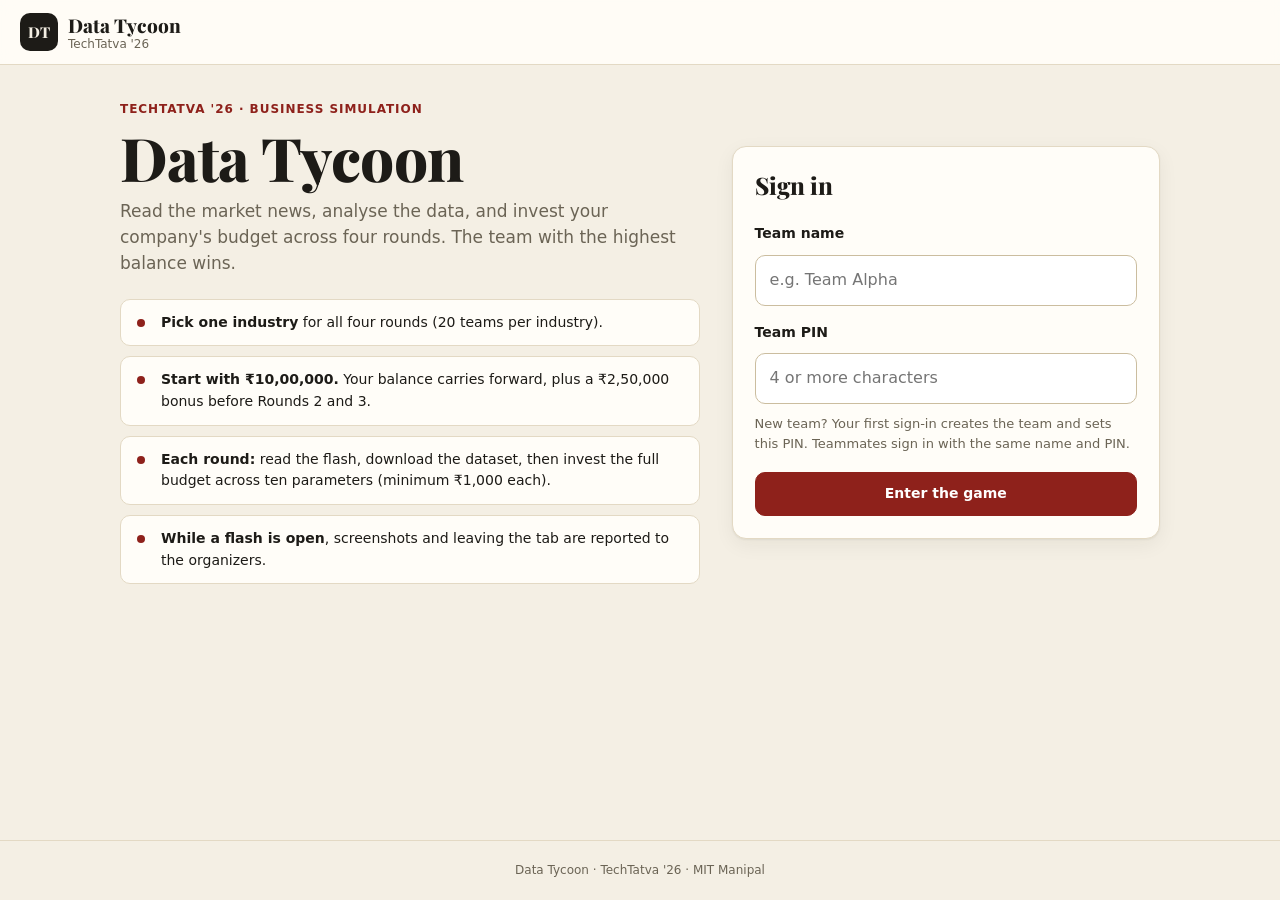
==== public/index.html @ cf2b574b "Make the server authoritative, fix hangs, harden flash integrity, redesign UI Server and security - " ====
<!doctype html>
<html lang="en">
<head>
  <meta charset="utf-8" />
  <meta name="viewport" content="width=device-width, initial-scale=1" />
  <meta name="theme-color" content="#f4efe4" />
  <meta name="description" content="Data Tycoon: read the market news, analyse the data, invest your budget. TechTatva '26." />
  <title>Data Tycoon · TechTatva '26</title>
  <link rel="preload" href="./fonts/inter.woff2" as="font" type="font/woff2" crossorigin />
  <link rel="stylesheet" href="./src/fonts.css?v=40" />
  <link rel="stylesheet" href="./src/app.css?v=40" />
  <script type="module" src="./src/app.js?v=40"></script>
</head>
<body>
  <div id="appRoot" class="app">
    <header class="topbar">
      <a class="brand" href="/" aria-label="Data Tycoon home">
        <span class="brand-mark" aria-hidden="true">DT</span>
        <span class="brand-text"><strong>Data Tycoon</strong><small>TechTatva '26</small></span>
      </a>
      <div class="topbar-right">
        <span id="connection" class="connection" hidden><span class="dot" aria-hidden="true"></span><span id="connectionText">Live</span></span>
        <span id="teamChip" class="team-chip" hidden></span>
        <button id="signOut" class="button button-quiet" type="button" data-action="sign-out" hidden>Sign out</button>
      </div>
    </header>
    <nav id="steps" class="steps" aria-label="Game sections" hidden></nav>
    <main id="page" class="page" tabindex="-1">
      <noscript><p class="notice">Data Tycoon needs JavaScript enabled.</p></noscript>
      <p class="loading">Loading…</p>
    </main>
    <footer class="footer">Data Tycoon · TechTatva '26 · MIT Manipal</footer>
  </div>

  <div id="flash" class="flash" hidden role="dialog" aria-modal="true" aria-labelledby="flashTitle">
    <div class="flash-bar">
      <div class="flash-title"><strong id="flashTitle">Flash 1 of 4</strong><span id="flashHint">Read carefully. The dataset unlocks when you finish.</span></div>
      <div class="flash-controls">
        <span id="flashTimer" class="flash-timer" aria-live="off"></span>
        <button id="flashClose" class="button button-primary" type="button" data-action="close-flash">Done reading</button>
      </div>
    </div>
    <div class="flash-scroll">
      <div id="flashPages" class="flash-pages"></div>
      <div id="flashWatermark" class="flash-watermark" aria-hidden="true"></div>
    </div>
    <div id="flashShield" class="flash-shield" hidden><p id="flashShieldText">Flash hidden.</p></div>
    <div id="flashLeaveCard" class="flash-leave" hidden role="alertdialog" aria-labelledby="flashLeaveTitle">
      <div class="flash-leave-card">
        <h2 id="flashLeaveTitle">You left the flash</h2>
        <p>You were away for <b data-away-seconds>a few seconds</b>. Leaving the flash (switching tabs or apps, or opening a screenshot tool) is reported to the organizers.</p>
        <p class="muted">The flash timer kept running while you were away.</p>
        <button class="button button-primary" type="button">Continue reading</button>
      </div>
    </div>
  </div>

  <dialog id="confirmDialog" class="confirm-dialog">
    <form method="dialog">
      <h2 id="confirmTitle">Are you sure?</h2>
      <p id="confirmBody"></p>
      <div class="dialog-actions">
        <button class="button button-quiet" value="cancel" type="submit">Cancel</button>
        <button id="confirmOk" class="button button-primary" value="ok" type="submit">Confirm</button>
      </div>
    </form>
  </dialog>
  <div id="toasts" class="toasts" aria-live="polite"></div>
</body>
</html>
---- public/src/fonts.css ----
/* Self-hosted variable fonts (latin subset) so the page never waits on a third-party font host. */
@font-face { font-family: "Inter"; font-style: normal; font-weight: 400 700; font-display: swap; src: url("../fonts/inter.woff2") format("woff2"); unicode-range: U+0000-00FF, U+0131, U+0152-0153, U+02BB-02BC, U+02C6, U+02DA, U+02DC, U+0304, U+0308, U+0329, U+2000-206F, U+20AC, U+2122, U+2191, U+2193, U+2212, U+2215, U+FEFF, U+FFFD; }
@font-face { font-family: "Playfair Display"; font-style: normal; font-weight: 700 800; font-display: swap; src: url("../fonts/playfair-display.woff2") format("woff2"); unicode-range: U+0000-00FF, U+0131, U+0152-0153, U+02BB-02BC, U+02C6, U+02DA, U+02DC, U+0304, U+0308, U+0329, U+2000-206F, U+20AC, U+2122, U+2191, U+2193, U+2212, U+2215, U+FEFF, U+FFFD; }
@font-face { font-family: "JetBrains Mono"; font-style: normal; font-weight: 500 700; font-display: swap; src: url("../fonts/jetbrains-mono.woff2") format("woff2"); unicode-range: U+0000-00FF, U+0131, U+0152-0153, U+02BB-02BC, U+02C6, U+02DA, U+02DC, U+0304, U+0308, U+0329, U+2000-206F, U+20AC, U+2122, U+2191, U+2193, U+2212, U+2215, U+FEFF, U+FFFD; }
---- public/src/app.css ----
:root {
  --bg: #f4efe4;
  --surface: #fffdf8;
  --surface-2: #f9f4e9;
  --ink: #1d1b17;
  --muted: #6b6455;
  --line: #e3d9c4;
  --line-strong: #cbbd9f;
  --accent: #8e211b;
  --accent-hover: #741a15;
  --accent-soft: #f6e3df;
  --good: #1d6b35;
  --good-soft: #e3f1e6;
  --bad: #b3261e;
  --warn: #9a5b00;
  --focus: #2b59c3;
  --radius: 14px;
  --shadow: 0 1px 2px rgba(40, 30, 10, .06), 0 6px 20px rgba(40, 30, 10, .06);
  --font: "Inter", system-ui, -apple-system, "Segoe UI", Roboto, sans-serif;
  --display: "Playfair Display", Georgia, "Times New Roman", serif;
  --mono: "JetBrains Mono", ui-monospace, "SFMono-Regular", Menlo, monospace;
  color-scheme: light;
}

* { box-sizing: border-box; }
html { -webkit-text-size-adjust: 100%; }
body { margin: 0; background: var(--bg); color: var(--ink); font: 15px/1.55 var(--font); }
h1, h2, h3 { margin: 0; line-height: 1.2; }
h1 { font: 800 clamp(28px, 4vw, 38px)/1.1 var(--display); letter-spacing: -.01em; }
h2 { font-size: 20px; font-weight: 700; }
h3 { font-size: 16px; font-weight: 700; }
p { margin: 0; }
a { color: inherit; }
b, strong { font-weight: 700; }
small { font-size: 12px; }
button, input { font: inherit; color: inherit; }
:focus-visible { outline: 3px solid var(--focus); outline-offset: 2px; }
[hidden] { display: none !important; }

.app { min-height: 100vh; display: flex; flex-direction: column; }
.page { width: min(1080px, 100%); margin: 0 auto; padding: 24px 20px 48px; flex: 1; outline: none; display: grid; gap: 20px; align-content: start; }
.footer { text-align: center; color: var(--muted); font-size: 12px; padding: 20px; border-top: 1px solid var(--line); }
.eyebrow { font: 600 12px/1.4 var(--font); letter-spacing: .08em; text-transform: uppercase; color: var(--accent); margin-bottom: 6px; }
.lead { font-size: 17px; color: var(--muted); margin-top: 8px; }
.muted { color: var(--muted); }
.center { text-align: center; }
.good { color: var(--good); }
.bad { color: var(--bad); }
.loading { color: var(--muted); text-align: center; padding: 40px 0; }

/* Top bar */
.topbar { position: sticky; top: 0; z-index: 20; display: flex; align-items: center; justify-content: space-between; gap: 12px; padding: 12px 20px; background: rgba(255, 253, 248, .92); backdrop-filter: blur(8px); border-bottom: 1px solid var(--line); }
.brand { display: flex; align-items: center; gap: 10px; text-decoration: none; }
.brand-mark { display: grid; place-items: center; width: 38px; height: 38px; border-radius: 10px; background: var(--ink); color: var(--bg); font: 800 15px var(--display); }
.brand-text { display: grid; line-height: 1.15; }
.brand-text strong { font: 800 19px var(--display); white-space: nowrap; }
.brand-text small { color: var(--muted); }
.topbar-right { display: flex; align-items: center; gap: 10px; min-width: 0; }
.team-chip { padding: 6px 12px; border-radius: 999px; background: var(--surface-2); border: 1px solid var(--line); font-weight: 600; font-size: 13px; white-space: nowrap; overflow: hidden; text-overflow: ellipsis; max-width: 260px; }
.connection { display: inline-flex; align-items: center; gap: 6px; font-size: 12px; color: var(--good); font-weight: 600; }
.connection .dot { width: 8px; height: 8px; border-radius: 50%; background: currentColor; box-shadow: 0 0 0 3px rgba(29, 107, 53, .15); }
.connection.offline { color: var(--warn); }
.connection.offline .dot { animation: pulse 1s infinite alternate; }
@keyframes pulse { to { opacity: .3; } }

/* Step navigation */
.steps { position: sticky; top: 63px; z-index: 15; background: var(--bg); border-bottom: 1px solid var(--line); }
.steps-inner { width: min(1080px, 100%); margin: 0 auto; padding: 10px 20px; display: grid; grid-template-columns: repeat(4, minmax(0, 1fr)); gap: 10px; }
.step { display: flex; align-items: center; gap: 10px; text-align: left; padding: 10px 12px; min-height: 58px; border-radius: 12px; border: 1.5px solid var(--line); background: var(--surface); cursor: pointer; transition: border-color .15s, background .15s, transform .15s; }
.step:hover:not(:disabled) { border-color: var(--line-strong); transform: translateY(-1px); }
.step:disabled { cursor: not-allowed; opacity: .6; background: transparent; }
.step.current { border-color: var(--accent); background: var(--accent-soft); box-shadow: inset 0 -3px 0 var(--accent); }
.step-number { flex: none; display: grid; place-items: center; width: 30px; height: 30px; border-radius: 50%; background: var(--surface-2); border: 1.5px solid var(--line-strong); font-weight: 700; font-size: 13px; }
.step.done .step-number { background: var(--good); border-color: var(--good); color: #fff; }
.step.current .step-number { background: var(--accent); border-color: var(--accent); color: #fff; }
.step-text { display: grid; min-width: 0; line-height: 1.25; }
.step-text strong { font-size: 14px; white-space: nowrap; }
.step-text small { color: var(--muted); white-space: nowrap; overflow: hidden; text-overflow: ellipsis; }

/* Next step banner */
.next-step { display: flex; align-items: center; justify-content: space-between; gap: 16px; padding: 16px 20px; border-radius: var(--radius); background: var(--ink); color: #fbf6ea; box-shadow: var(--shadow); }
.next-step h2 { font-size: 18px; margin: 2px 0 4px; }
.next-step p { color: #d9d0bd; font-size: 14px; }
.next-step b { color: #fff; font-family: var(--mono); }
.next-label { font-size: 11px; letter-spacing: .1em; text-transform: uppercase; color: #f0b9b1; font-weight: 700; }
.next-step .button-primary { background: #fbf6ea; color: var(--ink); border-color: #fbf6ea; white-space: nowrap; }
.next-step .button-primary:hover:not(:disabled) { background: #fff; }

/* Buttons and inputs */
.button { white-space: nowrap; display: inline-flex; align-items: center; justify-content: center; gap: 8px; padding: 10px 18px; min-height: 42px; border-radius: 10px; border: 1.5px solid var(--line-strong); background: var(--surface); font-weight: 600; font-size: 14px; cursor: pointer; text-decoration: none; transition: background .15s, border-color .15s; }
.button:hover:not(:disabled) { border-color: var(--ink); }
.button:disabled { opacity: .5; cursor: not-allowed; }
.button-primary { background: var(--accent); border-color: var(--accent); color: #fff; }
.button-primary:hover:not(:disabled) { background: var(--accent-hover); border-color: var(--accent-hover); }
.button-quiet { background: transparent; border-color: transparent; color: var(--muted); }
.button-quiet:hover:not(:disabled) { border-color: var(--line-strong); color: var(--ink); }
.button-block { width: 100%; }
.button-large { min-height: 52px; font-size: 16px; }
.link-button { border: 0; background: none; color: var(--accent); text-decoration: underline; cursor: pointer; padding: 0; }
.input { width: 100%; padding: 12px 14px; border-radius: 10px; border: 1.5px solid var(--line-strong); background: #fff; font-size: 16px; }
.input:focus { border-color: var(--focus); outline: none; box-shadow: 0 0 0 3px rgba(43, 89, 195, .15); }
.form-error { color: var(--bad); background: #fbe9e7; border-radius: 8px; padding: 10px 12px; font-size: 14px; }
.hint { color: var(--muted); font-size: 13px; }

/* Cards */
.card { background: var(--surface); border: 1px solid var(--line); border-radius: var(--radius); padding: 22px; box-shadow: var(--shadow); }
.card.center { display: grid; gap: 12px; justify-items: center; padding: 32px 22px; }
.card-head { display: flex; justify-content: space-between; align-items: flex-start; gap: 16px; margin-bottom: 14px; }
.card-head p { color: var(--muted); margin-top: 4px; }
.section-head { display: grid; gap: 2px; }
.section-head.row { display: flex; justify-content: space-between; align-items: flex-end; gap: 16px; }

/* Login */
.login { display: grid; grid-template-columns: 1.15fr .85fr; gap: 32px; align-items: center; padding-top: 12px; }
.login h1 { font-size: clamp(40px, 6vw, 60px); }
.rules { margin: 22px 0 0; padding: 0; list-style: none; display: grid; gap: 10px; }
.rules li { padding: 12px 14px 12px 40px; background: var(--surface); border: 1px solid var(--line); border-radius: 10px; position: relative; font-size: 14px; }
.rules li::before { content: ""; position: absolute; left: 16px; top: 19px; width: 8px; height: 8px; border-radius: 50%; background: var(--accent); }
.login-card { display: grid; gap: 10px; }
.login-card h2 { font: 800 24px var(--display); margin-bottom: 6px; }
.login-card label { font-weight: 600; font-size: 14px; margin-top: 6px; }
.login-card .button { margin-top: 8px; }

/* Industry */
.industry-grid { display: grid; grid-template-columns: repeat(auto-fill, minmax(240px, 1fr)); gap: 16px; }
.industry { display: grid; gap: 12px; align-content: start; }
.industry h2 { font: 800 22px var(--display); }
.industry p { color: var(--muted); font-size: 14px; min-height: 66px; }
.industry.full { opacity: .65; }
.seats { display: grid; gap: 6px; }
.seat-bar { height: 6px; border-radius: 99px; background: var(--surface-2); border: 1px solid var(--line); overflow: hidden; }
.seat-bar span { display: block; height: 100%; background: var(--accent); }

/* Round */
.round-head { display: flex; justify-content: space-between; align-items: flex-end; gap: 20px; flex-wrap: wrap; }
.stats { display: flex; gap: 12px; margin: 0; flex-wrap: wrap; }
.stats div { background: var(--surface); border: 1px solid var(--line); border-radius: 12px; padding: 10px 16px; min-width: 160px; }
.stats dt { font-size: 12px; color: var(--muted); font-weight: 600; }
.stats dd { margin: 2px 0 0; font: 700 22px var(--mono); }
.stats dd small { font: 500 13px var(--font); color: var(--muted); }
.budget-note { color: var(--muted); font-size: 14px; margin-top: -10px; }
.tasks { list-style: none; margin: 0; padding: 0; display: grid; grid-template-columns: repeat(3, minmax(0, 1fr)); gap: 14px; }
.task { display: grid; grid-template-rows: auto 1fr auto; gap: 10px; padding: 18px; border-radius: var(--radius); background: var(--surface); border: 1.5px solid var(--line); }
.task > div { display: grid; gap: 4px; align-content: start; }
.task p { color: var(--muted); font-size: 14px; }
.task-number { display: grid; place-items: center; width: 32px; height: 32px; border-radius: 50%; font-weight: 700; background: var(--surface-2); border: 1.5px solid var(--line-strong); }
.task.current { border-color: var(--accent); box-shadow: 0 0 0 3px var(--accent-soft); }
.task.current .task-number { background: var(--accent); color: #fff; border-color: var(--accent); }
.task.done .task-number { background: var(--good); color: #fff; border-color: var(--good); }
.task.locked { opacity: .7; }
.task .button { justify-self: start; }

/* Allocation */
.table-wrap { overflow-x: auto; -webkit-overflow-scrolling: touch; }
table { width: 100%; border-collapse: collapse; }
th, td { padding: 10px 12px; border-bottom: 1px solid var(--line); text-align: left; vertical-align: middle; }
thead th { font-size: 12px; text-transform: uppercase; letter-spacing: .05em; color: var(--muted); font-weight: 600; background: var(--surface-2); }
tbody th { font-weight: 600; }
.alloc-table tbody th small { display: block; color: var(--muted); font-weight: 500; }
.alloc-table .amount { width: 220px; }
.alloc-table .share { width: 80px; text-align: right; font-family: var(--mono); color: var(--muted); }
.money-input { display: flex; align-items: center; border: 1.5px solid var(--line-strong); border-radius: 10px; background: #fff; padding-left: 12px; }
.money-input:focus-within { border-color: var(--focus); box-shadow: 0 0 0 3px rgba(43, 89, 195, .15); }
.money-input span { color: var(--muted); font-weight: 600; }
.money-input input { border: 0; outline: 0; background: transparent; width: 100%; padding: 10px 12px 10px 6px; font: 600 16px var(--mono); text-align: right; }
.money-input input:disabled { color: var(--muted); }
.money-input:has(input.invalid) { border-color: var(--bad); background: #fdf1ef; }
.money-input:has(input:disabled) { background: var(--surface-2); }
.alloc-summary { display: grid; grid-template-columns: 1fr 1fr; gap: 12px; margin-top: 16px; }
.alloc-summary div { padding: 12px 16px; border-radius: 12px; background: var(--surface-2); border: 1px solid var(--line); display: flex; justify-content: space-between; align-items: baseline; gap: 10px; }
.alloc-summary span { color: var(--muted); font-weight: 600; font-size: 13px; }
.alloc-summary b { font: 700 20px var(--mono); }
.alloc-message { min-height: 22px; margin: 12px 0; color: var(--muted); font-weight: 600; }

/* Results */
.result-card { display: grid; gap: 16px; }
.result-numbers { display: grid; grid-template-columns: repeat(3, minmax(0, 1fr)); gap: 12px; }
.result-numbers div { padding: 14px 16px; border-radius: 12px; background: var(--surface-2); border: 1px solid var(--line); display: grid; gap: 4px; }
.result-numbers span { color: var(--muted); font-size: 13px; font-weight: 600; }
.result-numbers b { font: 700 24px var(--mono); }
.result-table td:not(:first-child) { font-family: var(--mono); }
.next-round h2 { font: 800 26px var(--display); }
.next-round [data-countdown] { font-family: var(--mono); color: var(--accent); }
.past-round summary { cursor: pointer; font-weight: 700; display: flex; gap: 12px; justify-content: space-between; }
.past-round[open] summary { margin-bottom: 12px; }
.value-chart { width: 100%; height: auto; max-height: 220px; }
.chart-area { fill: rgba(142, 33, 27, .08); }
.chart-line { fill: none; stroke: var(--accent); stroke-width: 2.5; stroke-linejoin: round; }
.chart-dot { fill: var(--surface); stroke: var(--accent); stroke-width: 2.5; }
.chart-label { font: 600 12px var(--font); fill: var(--muted); }
.chart-value { font: 600 11px var(--mono); fill: var(--ink); }

/* Leaderboard */
.leaderboard .rank { white-space: nowrap; font-weight: 700; width: 80px; }
.leaderboard .num { text-align: right; font-family: var(--mono); font-weight: 700; }
.leaderboard tr.me { background: var(--accent-soft); }
.you { display: inline-block; margin-left: 6px; padding: 1px 8px; border-radius: 99px; background: var(--accent); color: #fff; font-size: 11px; font-weight: 700; }

/* Flash overlay */
.flash { position: fixed; inset: 0; z-index: 100; display: grid; grid-template-rows: auto 1fr; background: #2a2620; user-select: none; -webkit-user-select: none; -webkit-touch-callout: none; }
.flash-bar { display: flex; justify-content: space-between; align-items: center; gap: 16px; padding: 12px 20px; background: var(--ink); color: #fbf6ea; }
.flash-title { display: grid; }
.flash-title strong { font: 800 20px var(--display); }
.flash-title span { color: #cfc5b0; font-size: 13px; }
.flash-controls { display: flex; align-items: center; gap: 12px; }
.flash-timer { font: 700 15px var(--mono); padding: 8px 12px; border-radius: 8px; background: #3a342b; }
.flash-scroll { position: relative; overflow: auto; -webkit-overflow-scrolling: touch; }
.flash-pages { width: min(1000px, 100%); margin: 0 auto; padding: 20px 12px 40px; display: grid; gap: 16px; }
.flash-page { background: #f2ead8; min-height: 300px; display: grid; place-items: center; border-radius: 4px; overflow: hidden; }
.flash-page canvas { display: block; pointer-events: none; }
.flash-page-status { color: var(--muted); padding: 40px; }
.flash-page-status.error { color: var(--bad); }
.flash-watermark { position: absolute; inset: 0; pointer-events: none; background-repeat: repeat; z-index: 2; min-height: 100%; }
.flash-shield { position: fixed; inset: 0; z-index: 110; display: grid; place-items: center; background: #111; color: #f4efe4; text-align: center; padding: 24px; font-weight: 600; font-size: 18px; }
.flash-leave { position: fixed; inset: 0; z-index: 120; display: grid; place-items: center; background: rgba(17, 17, 17, .96); padding: 20px; }
.flash-leave-card { background: var(--surface); border-radius: var(--radius); padding: 28px; max-width: 460px; display: grid; gap: 12px; text-align: center; }
.flash-leave-card h2 { font: 800 26px var(--display); color: var(--accent); }
body.flash-open { overflow: hidden; }

/* Dialog and toasts */
.confirm-dialog { border: 0; border-radius: var(--radius); padding: 0; max-width: 440px; width: calc(100% - 32px); box-shadow: 0 20px 60px rgba(0, 0, 0, .25); background: var(--surface); color: var(--ink); }
.confirm-dialog::backdrop { background: rgba(29, 27, 23, .5); }
.confirm-dialog form { padding: 24px; display: grid; gap: 12px; }
.confirm-dialog h2 { font: 800 22px var(--display); }
.dialog-actions { display: flex; justify-content: flex-end; gap: 10px; margin-top: 8px; }
.toasts { position: fixed; bottom: 20px; left: 50%; transform: translateX(-50%); z-index: 200; display: grid; gap: 8px; width: min(440px, calc(100% - 32px)); }
.toast { padding: 12px 16px; border-radius: 10px; background: var(--ink); color: #fff; font-weight: 600; font-size: 14px; box-shadow: var(--shadow); transition: opacity .4s, transform .4s; }
.toast.good { background: var(--good); }
.toast.bad { background: var(--bad); }
.toast.leaving { opacity: 0; transform: translateY(8px); }
.notice { padding: 20px; background: var(--surface); border-radius: var(--radius); }

@media print { body { display: none !important; } }

@media (max-width: 900px) {
  .steps-inner { grid-template-columns: repeat(4, minmax(150px, 1fr)); overflow-x: auto; scroll-snap-type: x mandatory; }
  .step { scroll-snap-align: start; }
  .tasks { grid-template-columns: 1fr; }
  .task { grid-template-columns: auto 1fr auto; grid-template-rows: none; align-items: center; }
  .task .button { justify-self: end; }
  .login { grid-template-columns: 1fr; }
}

@media (max-width: 640px) {
  body { font-size: 14px; }
  .page { padding: 16px 16px 40px; gap: 16px; }
  .topbar { padding: 10px 16px; }
  .steps { position: static; }
  .steps-inner { padding: 8px 16px; grid-template-columns: repeat(4, minmax(132px, 1fr)); gap: 8px; }
  .step { min-height: 50px; padding: 8px 10px; }
  .step-number { width: 26px; height: 26px; font-size: 12px; }
  .brand-mark { width: 32px; height: 32px; font-size: 13px; }
  .brand-text strong { font-size: 17px; }
  .topbar-right { gap: 6px; }
  .topbar .button { padding: 8px 10px; min-height: 36px; }
  .brand-text small, .connection #connectionText { display: none; }
  .team-chip { max-width: 120px; padding: 5px 10px; }
}

@media (max-width: 400px) {
  .team-chip { display: none; }
  .next-step { flex-direction: column; align-items: stretch; }
  .task { grid-template-columns: auto 1fr; }
  .task .button { grid-column: 1 / -1; justify-self: stretch; }
  .stats { width: 100%; }
  .stats div { flex: 1; min-width: 0; }
  .alloc-table .amount { width: 150px; }
  .alloc-table .share { display: none; }
  .alloc-summary, .result-numbers { grid-template-columns: 1fr; }
  .card { padding: 16px; }
  .flash-bar { flex-direction: column; align-items: stretch; padding: 10px 14px; }
  .flash-controls { justify-content: space-between; }
  .section-head.row { flex-direction: column; align-items: stretch; }
}
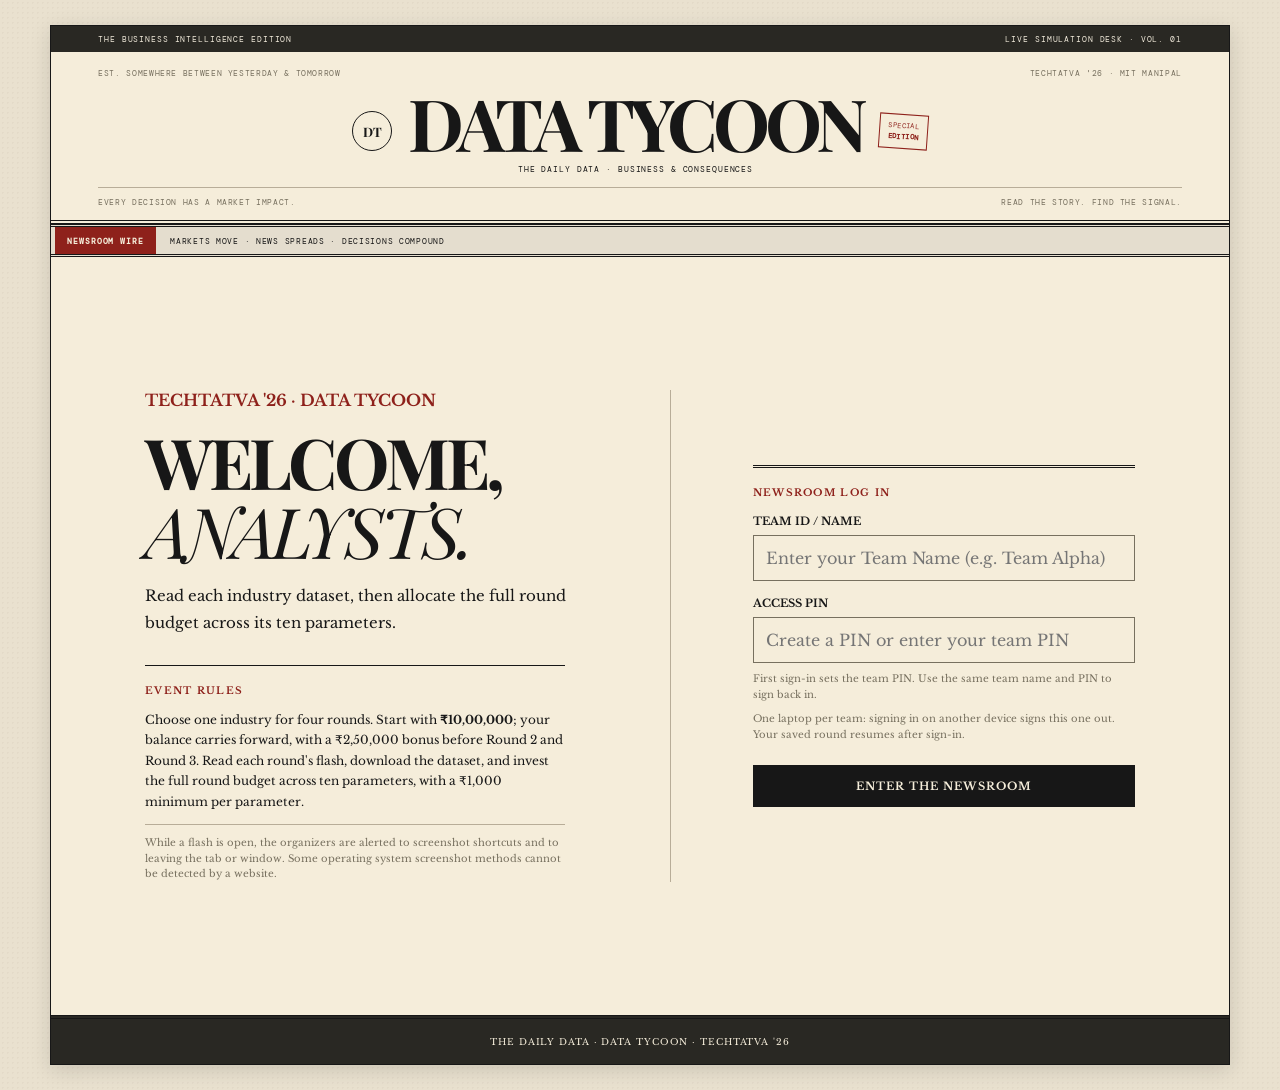
==== commit 875cd20b: "Restore the original newspaper design with the new features built in - Bring back the original style" ====
--- a/public/index.html
+++ b/public/index.html
@@ -3,65 +3,66 @@
 <head>
   <meta charset="utf-8" />
   <meta name="viewport" content="width=device-width, initial-scale=1" />
-  <meta name="theme-color" content="#f4efe4" />
-  <meta name="description" content="Data Tycoon: read the market news, analyse the data, invest your budget. TechTatva '26." />
-  <title>Data Tycoon · TechTatva '26</title>
-  <link rel="preload" href="./fonts/inter.woff2" as="font" type="font/woff2" crossorigin />
-  <link rel="stylesheet" href="./src/fonts.css?v=40" />
-  <link rel="stylesheet" href="./src/app.css?v=40" />
-  <script type="module" src="./src/app.js?v=40"></script>
+  <meta name="theme-color" content="#f5edda" />
+  <meta name="description" content="The Daily Data: read the market news, analyse the data, invest your budget. Data Tycoon, TechTatva '26." />
+  <title>The Daily Data | Data Tycoon</title>
+  <link rel="icon" href="./favicon.svg" type="image/svg+xml" />
+  <link rel="preload" href="./fonts/libre-baskerville-normal-400.woff2" as="font" type="font/woff2" crossorigin />
+  <link rel="stylesheet" href="./src/fonts.css?v=50" />
+  <link rel="stylesheet" href="./src/styles.css?v=50" />
+  <link rel="stylesheet" href="./src/editorial.css?v=50" />
+  <link rel="stylesheet" href="./src/gameflow.css?v=50" />
+  <link rel="stylesheet" href="./src/newsroom.css?v=50" />
+  <script type="module" src="./src/app.js?v=50"></script>
 </head>
 <body>
-  <div id="appRoot" class="app">
-    <header class="topbar">
-      <a class="brand" href="/" aria-label="Data Tycoon home">
-        <span class="brand-mark" aria-hidden="true">DT</span>
-        <span class="brand-text"><strong>Data Tycoon</strong><small>TechTatva '26</small></span>
-      </a>
-      <div class="topbar-right">
-        <span id="connection" class="connection" hidden><span class="dot" aria-hidden="true"></span><span id="connectionText">Live</span></span>
-        <span id="teamChip" class="team-chip" hidden></span>
-        <button id="signOut" class="button button-quiet" type="button" data-action="sign-out" hidden>Sign out</button>
-      </div>
+  <div class="paper-frame" id="appRoot">
+    <div class="utility-bar">
+      <span>THE BUSINESS INTELLIGENCE EDITION</span>
+      <span id="utilityStatus" class="utility-status">LIVE SIMULATION DESK · VOL. 01</span>
+      <button id="signOut" class="utility-login" type="button" data-action="sign-out" hidden>SIGN OUT</button>
+    </div>
+    <header class="masthead">
+      <div class="mast-meta"><span>EST. SOMEWHERE BETWEEN YESTERDAY &amp; TOMORROW</span><span>TECHTATVA '26 · MIT MANIPAL</span></div>
+      <div class="brand-lockup"><span class="brand-seal" aria-hidden="true">DT</span><a class="masthead-link" href="/" data-action="home"><h1>DATA TYCOON</h1><p class="subtitle">THE DAILY DATA · BUSINESS &amp; CONSEQUENCES</p></a><span class="edition-stamp">SPECIAL<br><b>EDITION</b></span></div>
+      <div class="mast-motto"><span>EVERY DECISION HAS A MARKET IMPACT.</span><span>READ THE STORY. FIND THE SIGNAL.</span></div>
     </header>
-    <nav id="steps" class="steps" aria-label="Game sections" hidden></nav>
+    <div class="breaking-strip"><b>NEWSROOM WIRE</b><span id="wire">MARKETS MOVE · NEWS SPREADS · DECISIONS COMPOUND</span></div>
+    <nav id="steps" class="desk-tabs" aria-label="Game sections" hidden></nav>
     <main id="page" class="page" tabindex="-1">
-      <noscript><p class="notice">Data Tycoon needs JavaScript enabled.</p></noscript>
-      <p class="loading">Loading…</p>
+      <noscript><p class="lead">Data Tycoon needs JavaScript enabled.</p></noscript>
+      <p class="press-loading">LOADING THE EDITION…</p>
     </main>
-    <footer class="footer">Data Tycoon · TechTatva '26 · MIT Manipal</footer>
+    <footer>THE DAILY DATA · DATA TYCOON · TECHTATVA '26</footer>
   </div>
 
-  <div id="flash" class="flash" hidden role="dialog" aria-modal="true" aria-labelledby="flashTitle">
-    <div class="flash-bar">
-      <div class="flash-title"><strong id="flashTitle">Flash 1 of 4</strong><span id="flashHint">Read carefully. The dataset unlocks when you finish.</span></div>
-      <div class="flash-controls">
-        <span id="flashTimer" class="flash-timer" aria-live="off"></span>
-        <button id="flashClose" class="button button-primary" type="button" data-action="close-flash">Done reading</button>
-      </div>
-    </div>
-    <div class="flash-scroll">
-      <div id="flashPages" class="flash-pages"></div>
-      <div id="flashWatermark" class="flash-watermark" aria-hidden="true"></div>
-    </div>
-    <div id="flashShield" class="flash-shield" hidden><p id="flashShieldText">Flash hidden.</p></div>
+  <div id="flash" class="news-overlay" hidden role="dialog" aria-modal="true" aria-labelledby="flashTitle">
+    <section class="news-paper flash-document-paper">
+      <div class="flash-bar"><span id="flashTitle">FLASH 1 OF 04</span><span id="flashHint">READ THE ROUND FLASH</span><span id="flashTimer" aria-live="off">05:00</span></div>
+      <div class="flash-document-frame" role="document" aria-label="Round flash document"><div id="flashPages" class="flash-pages"></div></div>
+      <div id="flashTimerNotice" class="screen-locked">SCREEN LOCKED · THIS FLASH ENDS AFTER FIVE MINUTES</div>
+      <button id="flashClose" class="flash-finish-button" type="button" data-action="close-flash">DONE READING · RETURN TO ROUND</button>
+    </section>
+    <div id="flashShield" class="flash-shield" hidden><p id="flashShieldText">FLASH HIDDEN</p></div>
     <div id="flashLeaveCard" class="flash-leave" hidden role="alertdialog" aria-labelledby="flashLeaveTitle">
       <div class="flash-leave-card">
+        <span class="article-label">INTEGRITY NOTICE</span>
         <h2 id="flashLeaveTitle">You left the flash</h2>
         <p>You were away for <b data-away-seconds>a few seconds</b>. Leaving the flash (switching tabs or apps, or opening a screenshot tool) is reported to the organizers.</p>
-        <p class="muted">The flash timer kept running while you were away.</p>
-        <button class="button button-primary" type="button">Continue reading</button>
+        <p class="leave-note">The flash timer kept running while you were away.</p>
+        <button type="button">CONTINUE READING</button>
       </div>
     </div>
   </div>
 
-  <dialog id="confirmDialog" class="confirm-dialog">
+  <dialog id="confirmDialog" class="press-dialog">
     <form method="dialog">
+      <span class="article-label">PLEASE CONFIRM</span>
       <h2 id="confirmTitle">Are you sure?</h2>
       <p id="confirmBody"></p>
       <div class="dialog-actions">
-        <button class="button button-quiet" value="cancel" type="submit">Cancel</button>
-        <button id="confirmOk" class="button button-primary" value="ok" type="submit">Confirm</button>
+        <button class="ghost" value="cancel" type="submit">CANCEL</button>
+        <button id="confirmOk" value="ok" type="submit">CONFIRM</button>
       </div>
     </form>
   </dialog>
--- a/public/src/fonts.css
+++ b/public/src/fonts.css
@@ -1,4 +1,8 @@
-/* Self-hosted variable fonts (latin subset) so the page never waits on a third-party font host. */
-@font-face { font-family: "Inter"; font-style: normal; font-weight: 400 700; font-display: swap; src: url("../fonts/inter.woff2") format("woff2"); unicode-range: U+0000-00FF, U+0131, U+0152-0153, U+02BB-02BC, U+02C6, U+02DA, U+02DC, U+0304, U+0308, U+0329, U+2000-206F, U+20AC, U+2122, U+2191, U+2193, U+2212, U+2215, U+FEFF, U+FFFD; }
-@font-face { font-family: "Playfair Display"; font-style: normal; font-weight: 700 800; font-display: swap; src: url("../fonts/playfair-display.woff2") format("woff2"); unicode-range: U+0000-00FF, U+0131, U+0152-0153, U+02BB-02BC, U+02C6, U+02DA, U+02DC, U+0304, U+0308, U+0329, U+2000-206F, U+20AC, U+2122, U+2191, U+2193, U+2212, U+2215, U+FEFF, U+FFFD; }
-@font-face { font-family: "JetBrains Mono"; font-style: normal; font-weight: 500 700; font-display: swap; src: url("../fonts/jetbrains-mono.woff2") format("woff2"); unicode-range: U+0000-00FF, U+0131, U+0152-0153, U+02BB-02BC, U+02C6, U+02DA, U+02DC, U+0304, U+0308, U+0329, U+2000-206F, U+20AC, U+2122, U+2191, U+2193, U+2212, U+2215, U+FEFF, U+FFFD; }
+/* Self-hosted newspaper fonts (latin subset): Libre Baskerville, Playfair Display, DM Mono. */
+@font-face { font-family: "DM Mono"; font-style: normal; font-weight: 400; font-display: swap; src: url("../fonts/dm-mono-normal-400.woff2") format("woff2"); unicode-range: U+0000-00FF, U+0131, U+0152-0153, U+02BB-02BC, U+02C6, U+02DA, U+02DC, U+0304, U+0308, U+0329, U+2000-206F, U+20AC, U+2122, U+2191, U+2193, U+2212, U+2215, U+FEFF, U+FFFD; }
+@font-face { font-family: "DM Mono"; font-style: normal; font-weight: 500; font-display: swap; src: url("../fonts/dm-mono-normal-500.woff2") format("woff2"); unicode-range: U+0000-00FF, U+0131, U+0152-0153, U+02BB-02BC, U+02C6, U+02DA, U+02DC, U+0304, U+0308, U+0329, U+2000-206F, U+20AC, U+2122, U+2191, U+2193, U+2212, U+2215, U+FEFF, U+FFFD; }
+@font-face { font-family: "Libre Baskerville"; font-style: italic; font-weight: 400; font-display: swap; src: url("../fonts/libre-baskerville-italic-400.woff2") format("woff2"); unicode-range: U+0000-00FF, U+0131, U+0152-0153, U+02BB-02BC, U+02C6, U+02DA, U+02DC, U+0304, U+0308, U+0329, U+2000-206F, U+20AC, U+2122, U+2191, U+2193, U+2212, U+2215, U+FEFF, U+FFFD; }
+@font-face { font-family: "Libre Baskerville"; font-style: normal; font-weight: 400; font-display: swap; src: url("../fonts/libre-baskerville-normal-400.woff2") format("woff2"); unicode-range: U+0000-00FF, U+0131, U+0152-0153, U+02BB-02BC, U+02C6, U+02DA, U+02DC, U+0304, U+0308, U+0329, U+2000-206F, U+20AC, U+2122, U+2191, U+2193, U+2212, U+2215, U+FEFF, U+FFFD; }
+@font-face { font-family: "Libre Baskerville"; font-style: normal; font-weight: 700; font-display: swap; src: url("../fonts/libre-baskerville-normal-400.woff2") format("woff2"); unicode-range: U+0000-00FF, U+0131, U+0152-0153, U+02BB-02BC, U+02C6, U+02DA, U+02DC, U+0304, U+0308, U+0329, U+2000-206F, U+20AC, U+2122, U+2191, U+2193, U+2212, U+2215, U+FEFF, U+FFFD; }
+@font-face { font-family: "Playfair Display"; font-style: italic; font-weight: 400 900; font-display: swap; src: url("../fonts/playfair-display-italic-400-900.woff2") format("woff2"); unicode-range: U+0000-00FF, U+0131, U+0152-0153, U+02BB-02BC, U+02C6, U+02DA, U+02DC, U+0304, U+0308, U+0329, U+2000-206F, U+20AC, U+2122, U+2191, U+2193, U+2212, U+2215, U+FEFF, U+FFFD; }
+@font-face { font-family: "Playfair Display"; font-style: normal; font-weight: 400 900; font-display: swap; src: url("../fonts/playfair-display-normal-400-900.woff2") format("woff2"); unicode-range: U+0000-00FF, U+0131, U+0152-0153, U+02BB-02BC, U+02C6, U+02DA, U+02DC, U+0304, U+0308, U+0329, U+2000-206F, U+20AC, U+2122, U+2191, U+2193, U+2212, U+2215, U+FEFF, U+FFFD; }
--- a/public/src/styles.css
+++ b/public/src/styles.css
@@ -0,0 +1,5 @@
+
+
+:root{--paper:#f5edda;--paper-dark:#e9e1cf;--ink:#171717;--muted:#77705f;--red:#8e211b;--green:#23652c;--rule:#b8ad98}
+*{box-sizing:border-box}body{margin:0;color:var(--ink);font-family:"Libre Baskerville",Georgia,serif;background:radial-gradient(rgba(70,50,25,.035) 1px,transparent 1px),var(--paper-dark);background-size:5px 5px}button,input,select{font:inherit}button{border:1px solid var(--ink);padding:13px 19px;background:var(--ink);color:var(--paper);font-size:11px;font-weight:bold;letter-spacing:.09em;text-transform:uppercase;cursor:pointer;transition:background .16s,color .16s}button:hover:not(:disabled){background:var(--red);border-color:var(--red)}button:disabled{opacity:.45;cursor:not-allowed}.paper-frame{width:min(1180px,94%);min-height:95vh;margin:25px auto;background:var(--paper);border:1px solid var(--ink);box-shadow:0 5px 20px #0002}.masthead{text-align:center;padding:24px 25px 15px;border-bottom:4px double var(--ink)}.edition,.subtitle,.header-line,.eyebrow,.article-label,.live-label{font-size:10px;letter-spacing:.13em;text-transform:uppercase}.edition{margin-bottom:9px}.masthead-link{color:inherit;text-decoration:none}.masthead h1{font-family:"Playfair Display",Georgia,serif;font-size:clamp(42px,8vw,84px);line-height:.95;margin:0;letter-spacing:-.06em}.subtitle{font-size:12px;letter-spacing:.18em;margin:12px 0}.header-line{border-top:1px solid var(--ink);padding-top:8px;display:flex;justify-content:space-between;font-size:9px}.page{padding:clamp(20px,4vw,38px);min-height:440px}.front-page{max-width:680px;margin:auto;text-align:center;padding-top:55px;padding-bottom:55px}.breaking-banner,.article-label,.live-label{color:var(--red);font-weight:bold}.page h2,.page h3,.news-paper h2{font-family:"Playfair Display",Georgia,serif}.front-page h2{font-size:clamp(32px,5vw,46px);margin:17px 0}.lead{font-size:15px;line-height:1.85}.login-form{text-align:left;margin-top:32px;border-top:1px solid var(--ink);padding-top:20px}.login-form label{display:block;margin:15px 0 7px;font-size:11px;font-weight:bold;text-transform:uppercase}.text-input,.driver-row select,.allocation-row input{width:100%;background:transparent;border:1px solid var(--muted);padding:12px;color:var(--ink);border-radius:0}.login-form button{width:100%;margin-top:22px}.section-heading{border-bottom:3px double var(--ink);margin-bottom:24px;padding-bottom:14px}.section-heading h2{font-size:clamp(29px,5vw,48px);margin:7px 0 0}.article-grid{display:grid;grid-template-columns:repeat(3,1fr);gap:18px}.industry-card,.news-article,.results-card,.allocation-section,.market-box{border:1px solid var(--ink);padding:21px}.industry-card{display:flex;flex-direction:column;min-height:305px}.industry-card:nth-child(even),.market-box:nth-child(even){background:#eee5d1}.industry-card h3{font-size:28px;margin:12px 0}.industry-card p,.news-article p,.result-note{font-size:13px;line-height:1.75}.industry-card h4{border-top:1px solid var(--muted);padding-top:12px;margin-bottom:5px;font-size:10px;text-transform:uppercase}.industry-card ul{padding-left:19px;font-size:11px;line-height:1.8;flex:1}.industry-card button{width:100%;margin-top:10px}.news-article h2,.results-card h2{font-size:clamp(27px,4vw,45px);line-height:1.12;margin:11px 0}.news-article h3{margin-top:25px}.chart-wrap{margin:24px 0;padding:17px 0;border-block:1px solid var(--ink)}.chart-title{font-size:10px;font-weight:bold;margin-bottom:15px}.bars{height:190px;display:flex;align-items:end;gap:10px;border-bottom:1px solid var(--ink);padding:0 8px}.bar{flex:1;background:var(--red);min-height:10px}.chart-labels{display:flex;justify-content:space-between;font-size:9px;margin-top:8px}.columns{display:grid;grid-template-columns:1fr 1fr;gap:18px;margin:20px 0}.market-box h3{font:700 11px "Libre Baskerville",Georgia,serif;border-bottom:1px solid var(--ink);padding-bottom:10px;letter-spacing:.08em}.market-box p{font-size:12px}.large-value{display:block;font:700 30px "Playfair Display",Georgia,serif;margin:10px 0}.driver-row{border-top:1px solid var(--muted);padding:16px 0}.driver-row h3{font-size:19px;margin:0 0 12px}.radio-row{display:flex;gap:20px;margin-top:11px;font-size:11px}.radio-row label{display:flex;align-items:center;gap:6px}.allocation-section{margin-top:20px}.allocation-section h2{font-size:30px;margin:10px 0 23px}.allocation-row{display:grid;grid-template-columns:1fr 110px 20px;gap:10px;align-items:center;border-bottom:1px solid var(--muted);padding:9px 0}.allocation-row label{font-size:12px}.allocation-row input{text-align:right;padding:8px}.total{margin:18px 0;font-weight:bold;font-size:13px}.total.valid{color:var(--green)}.total.invalid,.error{color:var(--red)}.result-highlight{background:#ded3bd;border:1px solid var(--muted);padding:22px;margin:22px 0}.result-highlight span{display:block;font-size:10px;text-transform:uppercase;letter-spacing:.1em}.result-highlight strong{display:block;font:700 40px "Playfair Display",Georgia,serif;margin-top:8px}.table-scroll{overflow-x:auto}table{width:100%;border-collapse:collapse;margin:18px 0;font-size:11px}th,td{border-bottom:1px solid var(--muted);padding:11px 8px;text-align:left}th{background:#ded3bd;font-size:9px;text-transform:uppercase}footer{border-top:4px double var(--ink);padding:17px;text-align:center;font-size:9px;letter-spacing:.1em}.news-overlay{position:fixed;inset:0;z-index:99;display:grid;place-items:center;padding:clamp(12px,4vw,36px);background:rgba(18,17,15,.94);overscroll-behavior:contain}.news-overlay[hidden]{display:none}.news-paper{width:min(940px,100%);max-height:94vh;overflow:auto;background:var(--paper);padding:clamp(20px,5vw,48px);border:6px double var(--ink);box-shadow:0 20px 80px #0008}.flash-bar{display:flex;justify-content:space-between;gap:12px;background:var(--red);color:var(--paper);padding:13px 17px;font-weight:bold;font-size:clamp(12px,2vw,18px);letter-spacing:.1em}.flash-bar span:last-child{font-variant-numeric:tabular-nums;font-size:1.25em}.news-paper h2{font-size:clamp(34px,7vw,70px);line-height:1.02;margin:15px 0}.event-subheadline{font:700 clamp(15px,2vw,19px) "Libre Baskerville",Georgia,serif;line-height:1.5}.event-story{font-size:clamp(14px,1.8vw,17px);line-height:1.9;max-width:780px}.event-meta{display:grid;grid-template-columns:1fr 1fr;gap:15px;border-top:1px solid var(--ink);border-bottom:1px solid var(--ink);padding:14px 0;margin-top:24px;font-size:11px;line-height:1.6}.screen-locked{text-align:center;color:var(--red);font-size:11px;font-weight:bold;letter-spacing:.15em;margin-top:25px}@media(max-width:800px){.article-grid{grid-template-columns:repeat(2,1fr)}.page{padding:23px}}@media(max-width:560px){.paper-frame{width:100%;margin:0;border-inline:0}.masthead{padding:20px 14px}.header-line{font-size:7px}.page{padding:16px}.article-grid,.columns{grid-template-columns:1fr}table{white-space:nowrap}.allocation-row{grid-template-columns:1fr 75px 13px}.news-paper{border-width:4px}.event-meta{grid-template-columns:1fr}.bars{gap:6px}}
+.anti-cheat-cover::after{content:"RETURN TO THE DATA TYCOON TAB TO CONTINUE THE FLASH";position:fixed;inset:0;z-index:1000;display:grid;place-items:center;padding:24px;background:#111;color:#f5eedf;text-align:center;font:700 15px "Libre Baskerville",Georgia,serif;letter-spacing:.12em}.anti-cheat-cover #appRoot,.anti-cheat-cover #newsOverlay{visibility:hidden}
--- a/public/src/editorial.css
+++ b/public/src/editorial.css
@@ -0,0 +1,33 @@
+
+
+/* A quieter editorial masthead, blending both newspaper references. */
+.utility-bar{display:flex;justify-content:space-between;gap:12px;padding:8px 4%;background:#292823;color:#f1eadb;font:8px "DM Mono",monospace;letter-spacing:.11em}
+.utility-bar .utility-login{margin:-8px -4% -8px 0;border:0;border-left:1px solid #625f55;background:transparent;color:#f1eadb;padding:8px 4%;font:700 8px "DM Mono",monospace;letter-spacing:.1em;white-space:nowrap}
+.utility-bar .utility-login:hover{background:var(--red)}
+.masthead{padding:16px 4% 13px}
+.mast-meta,.mast-motto{display:flex;justify-content:space-between;gap:12px;color:var(--muted);font:8px "DM Mono",monospace;letter-spacing:.08em}
+.brand-lockup{display:flex;align-items:center;justify-content:center;gap:16px;padding:10px 0 13px}
+.brand-seal{width:40px;height:40px;border:1.5px solid var(--ink);border-radius:50%;display:grid;place-items:center;font:700 13px "Playfair Display",serif}
+.brand-lockup h1{font-size:clamp(38px,7vw,72px);letter-spacing:-.07em}
+.brand-lockup .subtitle{font:8px "DM Mono",monospace;letter-spacing:.11em;margin:8px 0 0}
+.edition-stamp{border:1px solid var(--red);color:var(--red);padding:6px 8px;transform:rotate(4deg);font:7px/1.5 "DM Mono",monospace;letter-spacing:.06em}
+.mast-motto{border-top:1px solid var(--rule);padding-top:9px}
+.breaking-strip{display:flex;align-items:center;gap:14px;overflow:hidden;border-block:3px double var(--ink);background:#e4ddce;padding:0 4%;min-height:33px;font:8px "DM Mono",monospace;letter-spacing:.09em;white-space:nowrap}
+.breaking-strip b{align-self:stretch;display:flex;align-items:center;background:var(--red);color:var(--paper);padding:0 12px;margin-left:-4%;letter-spacing:.12em}
+.front-page{max-width:990px;display:grid;grid-template-columns:1.1fr .8fr;align-items:center;gap:clamp(28px,7vw,82px);padding-top:clamp(45px,8vw,95px);padding-bottom:clamp(45px,8vw,95px);text-align:left}
+.front-copy{border-right:1px solid var(--rule);padding-right:clamp(20px,5vw,55px)}
+.front-copy h2{font-size:clamp(42px,6vw,70px);line-height:.98;letter-spacing:-.055em}
+.front-copy h2 em{font-weight:400}
+.front-note{border-top:1px solid var(--ink);margin-top:28px;padding-top:12px;max-width:420px}
+.front-note p{font-size:12px;line-height:1.7;margin-bottom:0}
+.front-note .monitoring-notice{margin-top:12px;padding-top:10px;border-top:1px solid var(--rule);color:var(--muted);font-size:10px;line-height:1.55}
+.login-form{border-top:3px double var(--ink);padding-top:18px;margin:0}
+.login-form .eyebrow{font:8px "DM Mono",monospace;line-height:1.6;color:var(--muted)}
+.article-grid{grid-template-columns:repeat(2,minmax(0,1fr));gap:12px}
+.industry-card{min-height:0;padding:18px 20px}
+.industry-card h3{font-size:25px}
+.section-heading{margin-bottom:20px}
+.section-heading h2{letter-spacing:-.025em}
+footer{background:#292823;color:var(--paper)}
+@media(max-width:700px){.front-page{grid-template-columns:1fr;gap:25px;padding-top:38px;padding-bottom:38px}.front-copy{border-right:0;border-bottom:1px solid var(--rule);padding:0 0 22px}.front-note{margin-top:18px}.article-grid{grid-template-columns:1fr}.brand-seal,.edition-stamp{display:none}}
+@media(max-width:460px){.utility-bar{font-size:7px}.utility-bar span:last-child{display:none}.utility-bar .utility-login{margin:-8px -4% -8px 0;padding-inline:10px;font-size:7px}.masthead{padding-inline:14px}.mast-meta,.mast-motto{font-size:7px}.mast-meta span:first-child,.mast-motto span:last-child{display:none}.brand-lockup h1{font-size:38px}.breaking-strip{font-size:7px}}
--- a/public/src/gameflow.css
+++ b/public/src/gameflow.css
@@ -0,0 +1,93 @@
+.intro-copy{max-width:690px;font-size:14px;line-height:1.75;margin:0 0 22px}
+.phasebar{display:flex;align-items:center;justify-content:space-between;gap:18px;border-block:3px double var(--ink);padding:12px 0;margin:2px 0 25px}
+.phasebar .phaselist{display:flex;flex-wrap:wrap;gap:12px 19px;font:8px "DM Mono",monospace;letter-spacing:.06em;color:#a39b8b}
+.phasebar .phaselist span.now,.phasebar .phaselist .phase-nav.now{color:var(--red);font-weight:700}
+.phasebar .phaselist span.done,.phasebar .phaselist .phase-nav.done{color:var(--ink)}
+.phasebar .phaselist .phase-nav{border:0;padding:0;background:transparent;color:inherit;font:inherit;letter-spacing:inherit;text-transform:none}
+.phasebar .phaselist .phase-nav:hover{background:transparent;color:var(--red)}
+.phase-edition{font:8px "DM Mono",monospace;letter-spacing:.1em;color:var(--muted);white-space:nowrap}
+.selection-strip{display:flex;justify-content:space-between;align-items:center;gap:18px;border-block:1px solid var(--rule);padding:12px 0;margin-bottom:18px}
+.selection-strip>div{display:grid;gap:5px}.selection-strip strong{font:700 10px "DM Mono",monospace;letter-spacing:.08em}.selection-strip span{font:8px "DM Mono",monospace;color:var(--muted);letter-spacing:.05em}
+.industry-seats{margin-top:auto!important;padding:8px 0;border-top:1px solid var(--rule);font:700 11px "DM Mono",monospace;color:var(--green);letter-spacing:.03em}
+.round-wait-message{font:700 14px "DM Mono",monospace;color:var(--red);margin:0 0 14px;font-variant-numeric:tabular-nums}
+.editorial-choice{position:relative;border-color:#9d9585;background:#f4edde;transition:background .15s,border-color .15s}
+.editorial-choice:hover,.editorial-choice.selected{background:#e9e1cf;border-color:var(--red)}
+.choice-topline{display:flex;align-items:center;gap:10px;border-bottom:1px solid var(--rule);padding-bottom:10px}
+.choice-number{font:700 20px "Playfair Display",serif;color:var(--red)}
+.editorial-choice h3{margin:14px 0 9px}
+.editorial-choice>p{min-height:58px}
+.choice-brief{display:grid;grid-template-columns:1fr;gap:5px;border-top:1px solid var(--rule);padding-top:11px;margin:17px 0 12px}
+.choice-brief b{font:700 14px "Playfair Display",serif}.choice-signal{font:8px "DM Mono",monospace;letter-spacing:.06em;color:var(--muted)}
+.choice-button{width:100%}
+.market-tape{display:grid;grid-template-columns:repeat(4,minmax(0,1fr));border-block:3px double var(--ink);background:#e5decc;margin:0 0 22px}
+.market-tape>div{padding:12px 14px;border-right:1px solid var(--rule)}.market-tape>div:last-child{border:0}
+.market-tape small,.market-company small{display:block;font:8px "DM Mono",monospace;letter-spacing:.07em;color:var(--muted)}
+.market-tape b{display:block;margin-top:6px;font:700 11px "DM Mono",monospace}
+.analysis-grid{display:grid;grid-template-columns:1.1fr .9fr;gap:18px}
+.analysis-card,.standing-order{border:1px solid #9d9585;padding:clamp(17px,2.5vw,24px);background:#f4edde}
+.analysis-card h2{font-size:clamp(23px,3vw,34px);line-height:1.05;margin:10px 0}
+.analysis-card h3,.standing-order h3{font:700 22px "Playfair Display",Georgia,serif;margin:9px 0}
+.analysis-card p,.standing-order p{font-size:12px;line-height:1.7}
+.chart-heading{display:flex;justify-content:space-between;gap:10px;border-top:1px solid var(--rule);padding-top:12px;margin-top:20px;font:8px "DM Mono",monospace;letter-spacing:.08em}
+.chart-heading span{color:var(--muted)}
+.archive-chart{display:block;width:100%;height:auto;margin:8px 0 12px;overflow:visible}
+.chart-rule{stroke:#b8ad98;stroke-width:1}.chart-fill{fill:#a73832;opacity:.1}.chart-line{fill:none;stroke:#a73832;stroke-width:3}.chart-dot{fill:#a73832}.chart-axis{font:10px "DM Mono",monospace;fill:#77705f}
+.market-readout{display:grid;grid-template-columns:repeat(3,1fr);border-top:1px solid var(--rule);padding-top:12px;gap:8px}
+.market-readout>div{border:0;padding:0}.market-readout small{font:7px "DM Mono",monospace;color:var(--muted)}.market-readout b{display:block;font:700 12px "DM Mono",monospace;margin-top:5px}
+.metric-list{border-top:1px solid var(--rule);margin:13px 0 18px}.metric-list>div{display:flex;justify-content:space-between;gap:15px;padding:10px 0;border-bottom:1px solid var(--rule);font:10px "DM Mono",monospace}.metric-list span{color:var(--muted)}.metric-list b{text-align:right}
+.analysis-card blockquote{margin:17px 0 0;border-left:3px solid var(--red);padding:5px 12px;font:italic 15px "Playfair Display",serif}
+.analysis-bottom{display:grid;grid-template-columns:1fr .8fr;gap:18px;margin-top:18px}
+.standing-order{background:#e5decc;border-top:3px solid var(--red)}
+.game-market-grid{display:grid;grid-template-columns:.72fr 1.28fr;align-items:start;gap:18px}
+.company-chart-card{border:1px solid #9d9585;background:#f4edde;padding:18px 22px;margin:0 0 18px;border-top:3px solid var(--muted)}
+.company-chart-card.up{border-top-color:#23652c}.company-chart-card.down{border-top-color:var(--red)}
+.chart-card-head{display:flex;justify-content:space-between;align-items:flex-end;gap:20px}
+.chart-card-head h3{font:700 19px "Playfair Display",serif;margin:5px 0 0}
+.chart-current{text-align:right;display:grid;gap:3px}.chart-current small{font:8px "DM Mono",monospace;color:var(--muted);letter-spacing:.08em}.chart-current b{font:700 18px "Playfair Display",serif}.chart-current span{font:700 9px "DM Mono",monospace}
+.trend-up{color:#23652c}.trend-down{color:var(--red)}.trend-flat{color:var(--muted)}
+.value-chart{width:100%;height:auto;display:block;margin-top:10px;overflow:visible}
+.value-area{fill:#77705f;opacity:.08}.company-chart-card.up .value-area{fill:#23652c;opacity:.12}.company-chart-card.down .value-area{fill:var(--red);opacity:.1}
+.value-line{fill:none;stroke:#77705f;stroke-width:3}.company-chart-card.up .value-line{stroke:#23652c}.company-chart-card.down .value-line{stroke:var(--red)}
+.value-dot{fill:#77705f}.company-chart-card.up .value-dot{fill:#23652c}.company-chart-card.down .value-dot{fill:var(--red)}
+.chart-caption{font:9px "DM Mono",monospace;color:var(--muted);margin:2px 0 0}
+.market-report h3{font:700 23px "Playfair Display",serif;margin:10px 0}
+.market-company{border-top:3px double var(--ink);padding-top:13px;margin-top:20px}
+.market-company>b{display:block;font:700 18px "Playfair Display",serif;margin-top:7px}
+.market-company>strong{font:700 28px "Playfair Display",serif}
+.market-company p{font:9px "DM Mono",monospace;color:var(--muted);margin-bottom:5px}
+.allocation-section{margin:0;border:1px solid #9d9585;padding:clamp(17px,2.5vw,24px)}
+.allocation-section h2{font-size:clamp(25px,3.4vw,38px);margin:10px 0}
+.allocation-intro{font-size:11px;line-height:1.65;color:#5f594d;max-width:600px}
+.alloc-table{margin:12px 0}.alloc-table th{background:transparent}.alloc-table td{background:transparent;padding:10px 8px}.alloc-table td:first-child{font:700 13px "Playfair Display",serif}.alloc-table td:first-child small{display:block;font:8px "DM Mono",monospace;font-weight:400;color:var(--muted);margin-top:4px}.cap-note{font:8px "DM Mono",monospace;color:var(--muted);white-space:nowrap}.allocation-input-cell{text-align:right;white-space:nowrap}.allocation-input-cell input{width:76px;padding:9px;text-align:right;background:#fbf7ec;border:1px solid #958c7a;font:700 14px "DM Mono",monospace}.allocation-input-cell span{font:10px "DM Mono",monospace;margin-left:4px}
+.align-right{text-align:right}.total{border-top:2px solid var(--ink);padding-top:13px;font:700 10px "DM Mono",monospace;letter-spacing:.04em}
+.admin-desk{margin-top:20px;border-top:1px solid var(--rule);padding-top:12px}.admin-desk summary{font:8px "DM Mono",monospace;letter-spacing:.1em;color:var(--muted);cursor:pointer}.admin-desk p{font-size:10px}.event-buttons{display:flex;flex-wrap:wrap;gap:7px}.event-buttons button{font-size:8px;padding:9px 11px}
+.visually-hidden{position:absolute;width:1px;height:1px;padding:0;margin:-1px;overflow:hidden;clip:rect(0,0,0,0);white-space:nowrap;border:0}
+.flash-bar{display:grid;grid-template-columns:1fr auto 1fr;align-items:center;gap:14px;background:#a73832;color:#fff3e1;padding:11px 18px;font:700 9px "DM Mono",monospace;letter-spacing:.12em}
+.flash-bar span:nth-child(2){text-align:center}.flash-bar span:last-child{text-align:right;font-size:18px;font-variant-numeric:tabular-nums}
+.flash-body{padding:clamp(20px,4vw,38px)}
+.flash-body h2{font:700 clamp(32px,5vw,64px)/.95 "Libre Baskerville",Georgia,serif;letter-spacing:-.05em;margin:8px 0 15px}
+.flash-body .event-subheadline{font:italic 17px/1.5 "Playfair Display",serif;border-bottom:1px solid var(--rule);padding-bottom:15px}
+.flash-columns{column-count:2;column-gap:28px;font-size:13px;line-height:1.75}.flash-columns p{margin:0 0 12px;break-inside:avoid}
+.flash-side{display:grid;grid-template-columns:1fr 1fr;gap:20px;border-top:3px solid var(--ink);padding-top:15px;margin-top:18px}
+.flash-side section+section{border-left:1px solid var(--rule);padding-left:20px}
+.flash-side h3{font:700 8px "DM Mono",monospace;letter-spacing:.12em}.flash-side p{font-size:10px;line-height:1.7}
+.screen-locked{border-top:1px solid var(--rule);padding-top:16px;margin-top:17px;font:700 9px "DM Mono",monospace;letter-spacing:.15em}
+.news-paper{max-height:94vh;overflow-y:auto}
+.news-paper.flash-document-paper{height:94vh;max-height:94vh;overflow:hidden;display:flex;flex-direction:column;padding:clamp(10px,2vw,22px)}
+.flash-document-frame{display:block;flex:1 1 auto;width:100%;min-height:0;margin-top:12px;border:1px solid var(--rule);background:#fff;overflow:auto;overscroll-behavior:contain}
+.flash-rendered-page{display:grid;place-items:center;min-height:70vh;padding:10px;background:#fff;border-bottom:1px solid var(--rule);color:var(--muted);font:10px "DM Mono",monospace}
+.flash-rendered-page canvas{display:block;max-width:100%;height:auto;box-shadow:0 2px 12px #29282322}
+.flash-document-paper .screen-locked{flex:0 0 auto;text-align:center;margin:10px 0 0;padding-top:10px}
+.flash-finish-button{align-self:center;margin-top:10px;background:#23652c;border-color:#23652c}
+.flash-document-paper,.flash-document-paper *{-webkit-user-select:none;user-select:none;-webkit-touch-callout:none}
+.event-launcher{border-block:3px double var(--ink);background:#e5decc;padding:12px 14px;margin:0 0 18px}
+.event-launcher-head{display:flex;justify-content:space-between;align-items:center;gap:12px;margin-bottom:9px}
+.event-launcher-head>span:last-child{font:8px "DM Mono",monospace;letter-spacing:.08em;color:var(--muted)}
+.event-launcher-grid{display:grid;grid-template-columns:repeat(5,minmax(0,1fr));gap:7px}
+.event-launch-button{min-width:0;min-height:65px;text-align:left;padding:9px 10px;background:#292823;border-color:#292823;display:flex;flex-direction:column;justify-content:center;gap:5px}
+.event-launch-button span{font:700 7px "DM Mono",monospace;letter-spacing:.09em;color:#e3c6a8}
+.event-launch-button b{font:700 8px/1.35 "DM Mono",monospace;display:-webkit-box;-webkit-line-clamp:2;-webkit-box-orient:vertical;overflow:hidden}
+.event-launch-button:hover{background:var(--red)}
+@media(max-width:850px){.analysis-grid,.game-market-grid{grid-template-columns:1fr}.analysis-bottom{grid-template-columns:1fr}.market-tape{grid-template-columns:repeat(2,1fr)}.market-tape>div:nth-child(2){border-right:0}.market-tape>div:nth-child(-n+2){border-bottom:1px solid var(--rule)}}
+@media(max-width:850px){.event-launcher-grid{grid-template-columns:repeat(3,minmax(0,1fr))}}
+@media(max-width:620px){.phasebar{align-items:flex-start;flex-direction:column}.phasebar .phaselist{gap:9px 13px}.phase-edition{align-self:flex-end}.selection-strip{align-items:flex-start;flex-direction:column}.market-tape{grid-template-columns:1fr 1fr}.market-tape>div{padding:10px}.flash-columns{column-count:1}.flash-side{grid-template-columns:1fr}.flash-side section+section{border-left:0;border-top:1px solid var(--rule);padding:12px 0 0}.flash-bar{grid-template-columns:1fr auto}.flash-bar span:nth-child(2){grid-column:1;grid-row:2;text-align:left}.flash-bar span:last-child{grid-column:2;grid-row:1/3}.cap-note{display:none}.allocation-input-cell input{width:64px}.company-chart-card{padding:14px}.chart-card-head h3{font-size:16px}.event-launcher-grid{grid-template-columns:repeat(2,minmax(0,1fr))}.event-launcher-head{align-items:flex-start;flex-direction:column;gap:3px}}
--- a/public/src/newsroom.css
+++ b/public/src/newsroom.css
@@ -0,0 +1,424 @@
+/* Newsroom additions: the step tabs, next-step bulletin, flash integrity
+   screens, dialogs and toasts, in the same newspaper style as styles.css,
+   editorial.css and gameflow.css (which are kept as originally designed). */
+
+[hidden] { display: none !important; }
+:focus-visible { outline: 2px solid var(--red); outline-offset: 2px; }
+
+button.ghost {
+  background: transparent;
+  color: var(--ink);
+}
+button.ghost:hover:not(:disabled) {
+  background: var(--ink);
+  border-color: var(--ink);
+  color: var(--paper);
+}
+
+.press-loading {
+  text-align: center;
+  padding: 80px 0;
+  font: 10px "DM Mono", monospace;
+  letter-spacing: 0.14em;
+  color: var(--muted);
+}
+
+/* Utility bar status */
+.utility-status { display: inline-flex; align-items: center; gap: 7px; }
+.utility-status .live-dot {
+  width: 6px;
+  height: 6px;
+  border-radius: 50%;
+  background: #7fc48a;
+  box-shadow: 0 0 0 2px rgba(127, 196, 138, 0.25);
+}
+.utility-status.offline .live-dot { background: #e0a43a; animation: wire-blink 1s infinite alternate; }
+@keyframes wire-blink { to { opacity: 0.25; } }
+
+/* Step tabs */
+.desk-tabs {
+  border-bottom: 3px double var(--ink);
+  background: #efe7d4;
+  padding: 10px 4%;
+}
+.desk-tabs-inner {
+  display: grid;
+  grid-template-columns: repeat(4, minmax(0, 1fr));
+  gap: 8px;
+}
+.desk-tab {
+  display: flex;
+  align-items: center;
+  gap: 11px;
+  min-height: 58px;
+  padding: 9px 12px;
+  text-align: left;
+  text-transform: none;
+  letter-spacing: 0;
+  background: var(--paper);
+  color: var(--ink);
+  border: 1px solid #9d9585;
+  font-weight: 400;
+}
+.desk-tab:hover:not(:disabled) {
+  background: #e9e1cf;
+  border-color: var(--red);
+  color: var(--ink);
+}
+.desk-tab:disabled { opacity: 0.55; background: transparent; }
+.desk-tab.current {
+  background: #e9e1cf;
+  border-color: var(--red);
+  box-shadow: inset 0 -3px 0 var(--red);
+}
+.desk-tab-number {
+  flex: none;
+  display: grid;
+  place-items: center;
+  width: 30px;
+  height: 30px;
+  border: 1.5px solid var(--ink);
+  border-radius: 50%;
+  font: 700 14px "Playfair Display", Georgia, serif;
+}
+.desk-tab.current .desk-tab-number { background: var(--red); border-color: var(--red); color: var(--paper); }
+.desk-tab.done .desk-tab-number { background: var(--green); border-color: var(--green); color: var(--paper); font-size: 13px; }
+.desk-tab-text { display: grid; gap: 3px; min-width: 0; }
+.desk-tab-text strong {
+  font: 700 10px "DM Mono", monospace;
+  letter-spacing: 0.08em;
+  text-transform: uppercase;
+  white-space: nowrap;
+}
+.desk-tab-text small {
+  font: 9px "DM Mono", monospace;
+  letter-spacing: 0.03em;
+  color: var(--muted);
+  white-space: nowrap;
+  overflow: hidden;
+  text-overflow: ellipsis;
+}
+.desk-tab.current .desk-tab-text small { color: var(--red); }
+
+/* Next-step bulletin */
+.next-bulletin {
+  display: grid;
+  grid-template-columns: auto 1fr auto;
+  align-items: stretch;
+  border: 1px solid var(--ink);
+  background: #fbf7ec;
+  margin: 0 0 24px;
+}
+.next-bulletin-label {
+  display: grid;
+  place-items: center;
+  background: var(--red);
+  color: var(--paper);
+  padding: 10px 14px;
+  font: 700 9px "DM Mono", monospace;
+  letter-spacing: 0.14em;
+  writing-mode: vertical-rl;
+  transform: rotate(180deg);
+}
+.next-bulletin-body { padding: 14px 18px; }
+.next-bulletin-body h3 {
+  font: 700 21px "Playfair Display", Georgia, serif;
+  margin: 0 0 5px;
+}
+.next-bulletin-body p { margin: 0; font-size: 12px; line-height: 1.65; color: #4d483e; }
+.next-bulletin-body b[data-countdown] { font-family: "DM Mono", monospace; color: var(--red); }
+.next-bulletin-action { display: flex; align-items: center; padding: 14px 18px 14px 0; }
+.next-bulletin-action button { white-space: nowrap; }
+
+/* Round dashboard sections */
+.desk-section { margin: 0 0 22px; position: relative; }
+.step-tag {
+  display: inline-block;
+  margin-bottom: 8px;
+  padding: 3px 8px;
+  border: 1px solid currentColor;
+  font: 700 8px "DM Mono", monospace;
+  letter-spacing: 0.12em;
+  color: var(--muted);
+}
+.step-tag.done { color: var(--green); }
+.step-tag.current { color: var(--red); }
+.round-instructions {
+  border-left: 4px solid var(--red);
+  background: #fbf7ec;
+}
+.round-instructions .article-label { color: var(--red); }
+.round-instructions h3 { margin: 8px 0 12px; }
+.round-instructions ol { font-size: 12px; line-height: 1.8; margin: 0; padding-left: 20px; }
+.round-instructions li.done { color: var(--muted); text-decoration: line-through; text-decoration-color: rgba(119, 112, 95, 0.5); }
+.round-instructions li.current { font-weight: 700; }
+.bonus-line { font-weight: 700; color: var(--green); font-size: 12px; margin: 0 0 10px; }
+.settings-line {
+  display: flex;
+  flex-wrap: wrap;
+  gap: 8px 16px;
+  margin-top: 14px;
+  padding-top: 10px;
+  border-top: 1px solid var(--rule);
+  font: 9px "DM Mono", monospace;
+  letter-spacing: 0.08em;
+  color: var(--muted);
+}
+.settings-line b { color: var(--ink); }
+.flash-callout {
+  border: 2px solid var(--red);
+  background: #fdf2f0;
+  padding: 20px;
+  text-align: center;
+}
+.flash-callout h2 { font: 700 24px "Playfair Display", Georgia, serif; margin: 10px 0 6px; }
+.flash-callout p { font-size: 13px; color: #555; max-width: 700px; margin: 0 auto 16px; line-height: 1.7; }
+.flash-callout button.primary-red { background: var(--red); border-color: var(--red); color: #fff; padding: 16px 32px; font-size: 13px; letter-spacing: 0.12em; }
+.flash-callout button.primary-red:hover:not(:disabled) { background: var(--ink); border-color: var(--ink); }
+.flash-callout.done { border-color: var(--green); background: #eef5ec; }
+.dataset-callout { text-align: center; padding: 24px; }
+.dataset-callout h3 { margin: 8px 0 10px; }
+.dataset-callout p { font-size: 12px; color: var(--muted); margin: 0 auto 16px; }
+.dataset-callout button { padding: 14px 28px; font-size: 12px; letter-spacing: 0.1em; }
+.dataset-callout.locked { opacity: 0.75; }
+.lock-note { font-size: 11px; color: var(--red); margin: 12px 0 0; }
+
+/* Allocation desk */
+.alloc-param small { display: block; color: var(--muted); font: 8px "DM Mono", monospace; margin-top: 4px; }
+.alloc-rule { font: 9px "DM Mono", monospace; color: var(--muted); line-height: 1.6; }
+.alloc-rule [data-share] { color: var(--ink); font-weight: 700; }
+.allocation-input-cell { white-space: nowrap; }
+.allocation-input-cell .rupee { font: 700 14px "DM Mono", monospace; margin-right: 6px; }
+.allocation-input-cell input {
+  width: 128px;
+  padding: 9px;
+  text-align: right;
+  background: #fbf7ec;
+  border: 1px solid #958c7a;
+  font: 700 14px "DM Mono", monospace;
+  color: var(--ink);
+  border-radius: 0;
+}
+.allocation-input-cell input:disabled { background: #ece4d2; color: var(--muted); }
+.allocation-input-cell input.invalid { border-color: var(--red); background: #fdf2f0; }
+.fill-rest {
+  margin-left: 6px;
+  padding: 6px 7px;
+  background: transparent;
+  color: var(--muted);
+  border: 1px solid #b8ad98;
+  font: 700 8px "DM Mono", monospace;
+  letter-spacing: 0.06em;
+  vertical-align: middle;
+}
+.fill-rest:hover:not(:disabled) { background: var(--ink); color: var(--paper); border-color: var(--ink); }
+.alloc-tools { display: flex; justify-content: space-between; align-items: center; gap: 12px; flex-wrap: wrap; }
+.alloc-tools .hint { font: 9px "DM Mono", monospace; color: var(--muted); letter-spacing: 0.04em; }
+.alloc-tools button { padding: 8px 12px; font-size: 9px; }
+.alloc-totals {
+  background: #e9e1cf;
+  border: 1px solid var(--ink);
+  padding: 16px;
+  margin: 16px 0;
+  font: 12px "DM Mono", monospace;
+}
+.alloc-totals div { display: flex; justify-content: space-between; margin-bottom: 6px; }
+.alloc-totals div:last-child {
+  border-top: 1px solid var(--rule);
+  padding-top: 6px;
+  margin-bottom: 0;
+  font-size: 14px;
+  font-weight: 700;
+}
+.alloc-totals .over { color: var(--red); }
+.alloc-totals .exact { color: var(--green); }
+.submit-round { width: 100%; padding: 16px; font-size: 13px; margin-top: 12px; }
+.notice-card { text-align: center; padding: 26px; }
+.notice-card h3 { margin: 6px 0 10px; }
+.notice-card p { font-size: 13px; line-height: 1.7; margin: 0 auto 14px; max-width: 560px; }
+
+/* Results */
+.result-highlight .profit-up { color: var(--green); }
+.result-highlight .profit-down { color: var(--red); }
+.next-round-desk { margin-top: 24px; text-align: center; }
+.next-round-desk button.advance { padding: 16px 32px; font-size: 13px; background: var(--green); border-color: var(--green); }
+.next-round-desk button.advance:hover:not(:disabled) { background: var(--ink); border-color: var(--ink); }
+.next-round-desk button.final { padding: 16px 32px; font-size: 13px; background: var(--red); border-color: var(--red); }
+.next-round-desk .wait-note { font-size: 11px; color: var(--muted); margin: 0 0 12px; }
+.returned-up { color: var(--green); font-weight: 700; }
+.returned-down { color: var(--red); font-weight: 700; }
+.past-round { border: 1px solid #9d9585; background: #f4edde; padding: 12px 16px; margin-top: 12px; }
+.past-round summary {
+  cursor: pointer;
+  display: flex;
+  justify-content: space-between;
+  gap: 12px;
+  font: 700 11px "DM Mono", monospace;
+  letter-spacing: 0.06em;
+}
+.past-round table { margin-bottom: 4px; }
+
+/* Leaderboard */
+.leaderboard-box { border: 1px solid var(--ink); padding: 20px; background: var(--paper); }
+.leaderboard-box tr.me { background: #fdf6e7; font-weight: 700; }
+.leaderboard-box .you { color: var(--red); }
+.leaderboard-box .balance { font-size: 14px; color: var(--green); font-weight: 700; }
+.leaderboard-actions { margin-top: 18px; display: flex; gap: 12px; flex-wrap: wrap; align-items: center; }
+.leaderboard-actions small { font: 9px "DM Mono", monospace; color: var(--muted); letter-spacing: 0.06em; }
+
+/* Login extras */
+.login-form small { display: block; margin-top: 8px; font-size: 10px; line-height: 1.6; color: var(--muted); }
+.form-error {
+  margin: 14px 0 0;
+  padding: 10px 12px;
+  border-left: 3px solid var(--red);
+  background: #fdf2f0;
+  color: var(--red);
+  font-size: 12px;
+  line-height: 1.6;
+}
+
+/* Flash document pages and integrity screens */
+.flash-document-frame { position: relative; }
+.flash-pages { display: grid; gap: 0; }
+.flash-page {
+  position: relative;
+  display: grid;
+  place-items: center;
+  min-height: 60vh;
+  padding: 10px;
+  background: #fff;
+  border-bottom: 1px solid var(--rule);
+  overflow: hidden;
+}
+.flash-page canvas { display: block; max-width: 100%; height: auto; box-shadow: 0 2px 12px #29282322; pointer-events: none; }
+.flash-page::after {
+  content: "";
+  position: absolute;
+  inset: 0;
+  pointer-events: none;
+  background-image: var(--flash-watermark);
+  background-repeat: repeat;
+}
+.flash-page-status { font: 10px "DM Mono", monospace; color: var(--muted); letter-spacing: 0.08em; }
+.flash-page-status.error { color: var(--red); }
+.flash-page-status button { margin-left: 8px; padding: 6px 10px; font-size: 9px; }
+.flash-bar .timer-off { font-size: 12px; letter-spacing: 0.12em; }
+.flash-finish-button:disabled { background: #6f6a5f; border-color: #6f6a5f; }
+.flash-shield {
+  position: fixed;
+  inset: 0;
+  z-index: 1000;
+  display: grid;
+  place-items: center;
+  padding: 24px;
+  background: #111;
+  color: #f5eedf;
+  text-align: center;
+  font: 700 15px "Libre Baskerville", Georgia, serif;
+  letter-spacing: 0.12em;
+  text-transform: uppercase;
+}
+.flash-leave {
+  position: fixed;
+  inset: 0;
+  z-index: 1001;
+  display: grid;
+  place-items: center;
+  padding: 20px;
+  background: rgba(17, 17, 17, 0.96);
+}
+.flash-leave-card {
+  max-width: 470px;
+  background: var(--paper);
+  border: 6px double var(--ink);
+  padding: 28px;
+  text-align: center;
+}
+.flash-leave-card h2 { font: 700 30px "Playfair Display", Georgia, serif; margin: 10px 0 12px; color: var(--red); }
+.flash-leave-card p { font-size: 13px; line-height: 1.7; }
+.flash-leave-card .leave-note { color: var(--muted); font-size: 11px; }
+.flash-leave-card button { margin-top: 10px; }
+body.flash-open { overflow: hidden; }
+
+/* Dialog and toasts */
+.press-dialog {
+  border: 6px double var(--ink);
+  background: var(--paper);
+  color: var(--ink);
+  padding: 0;
+  width: min(460px, calc(100% - 32px));
+  box-shadow: 0 20px 80px #0008;
+}
+.press-dialog::backdrop { background: rgba(18, 17, 15, 0.7); }
+.press-dialog form { padding: 24px; }
+.press-dialog h2 { font: 700 28px "Playfair Display", Georgia, serif; margin: 8px 0 10px; }
+.press-dialog p { font-size: 13px; line-height: 1.7; }
+.dialog-actions { display: flex; justify-content: flex-end; gap: 10px; margin-top: 18px; }
+.toasts {
+  position: fixed;
+  left: 50%;
+  bottom: 20px;
+  transform: translateX(-50%);
+  z-index: 200;
+  display: grid;
+  gap: 8px;
+  width: min(460px, calc(100% - 32px));
+}
+.toast {
+  padding: 12px 16px;
+  background: #292823;
+  color: #f1eadb;
+  border-left: 4px solid var(--paper);
+  font: 700 10px/1.6 "DM Mono", monospace;
+  letter-spacing: 0.06em;
+  box-shadow: 0 8px 24px #0004;
+  transition: opacity 0.4s, transform 0.4s;
+}
+.toast.good { border-left-color: #7fc48a; }
+.toast.bad { border-left-color: #e0786f; background: #3a1d1a; }
+.toast.leaving { opacity: 0; transform: translateY(8px); }
+
+@media print { body { display: none !important; } }
+
+@media (max-width: 900px) {
+  .desk-tabs-inner { grid-template-columns: repeat(4, minmax(150px, 1fr)); overflow-x: auto; scroll-snap-type: x mandatory; padding-bottom: 2px; }
+  .desk-tab { scroll-snap-align: start; }
+}
+@media (max-width: 620px) {
+  .desk-tabs { padding: 8px 16px; }
+  .desk-tabs-inner { grid-template-columns: repeat(4, minmax(136px, 1fr)); }
+  .desk-tab { min-height: 50px; padding: 8px 10px; }
+  .desk-tab-number { width: 26px; height: 26px; font-size: 12px; }
+  .next-bulletin { grid-template-columns: auto 1fr; }
+  .next-bulletin-action { grid-column: 1 / -1; padding: 0 14px 14px; border-top: 0; }
+  .next-bulletin-action button { width: 100%; }
+  .next-bulletin-label { writing-mode: horizontal-tb; transform: none; grid-row: span 1; padding: 8px 10px; }
+  .utility-status { display: none !important; }
+}
+
+.toast { text-transform: uppercase; }
+
+/* Phones: each parameter becomes a compact row (name and rule left, amount right). */
+@media (max-width: 620px) {
+  .alloc-table { white-space: normal; }
+  .alloc-table thead { display: none; }
+  .alloc-table tbody tr {
+    display: grid;
+    grid-template-columns: minmax(0, 1fr) auto;
+    grid-template-areas: "param amount" "rule amount";
+    gap: 4px 10px;
+    align-items: center;
+    padding: 10px 0;
+    border-bottom: 1px solid var(--muted);
+  }
+  .alloc-table tbody td { display: block; border: 0; padding: 0; }
+  .alloc-table .alloc-param { grid-area: param; }
+  .alloc-table .alloc-rule { grid-area: rule; }
+  .alloc-table .alloc-rule br { display: none; }
+  .alloc-table .allocation-input-cell { grid-area: amount; display: flex; flex-direction: column; align-items: flex-end; gap: 5px; }
+  .alloc-table .allocation-input-cell .rupee { display: none; }
+  .alloc-table .allocation-input-cell input { width: 120px; }
+  .alloc-table .fill-rest { margin: 0; display: inline-block; }
+  .alloc-tools .hint { display: none; }
+}
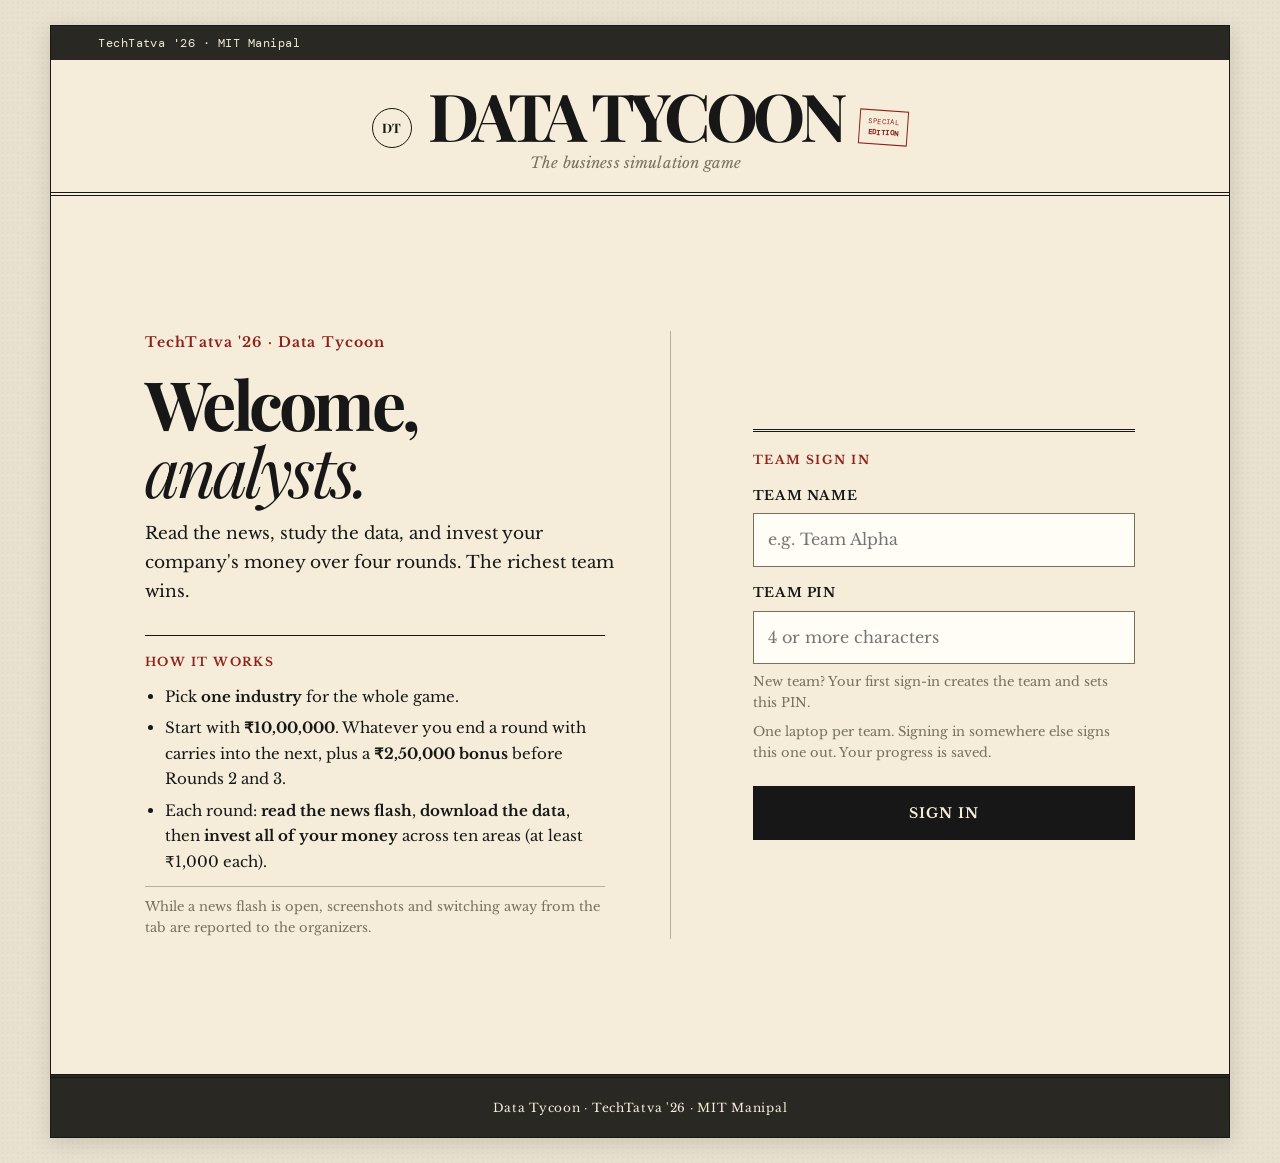
==== commit 204ee1f9: "Make the newspaper design readable and jargon-free - Replace filler and jargon with plain words ever" ====
--- a/public/index.html
+++ b/public/index.html
@@ -8,61 +8,59 @@
   <title>The Daily Data | Data Tycoon</title>
   <link rel="icon" href="./favicon.svg" type="image/svg+xml" />
   <link rel="preload" href="./fonts/libre-baskerville-normal-400.woff2" as="font" type="font/woff2" crossorigin />
-  <link rel="stylesheet" href="./src/fonts.css?v=50" />
-  <link rel="stylesheet" href="./src/styles.css?v=50" />
-  <link rel="stylesheet" href="./src/editorial.css?v=50" />
-  <link rel="stylesheet" href="./src/gameflow.css?v=50" />
-  <link rel="stylesheet" href="./src/newsroom.css?v=50" />
-  <script type="module" src="./src/app.js?v=50"></script>
+  <link rel="stylesheet" href="./src/fonts.css?v=60" />
+  <link rel="stylesheet" href="./src/styles.css?v=60" />
+  <link rel="stylesheet" href="./src/editorial.css?v=60" />
+  <link rel="stylesheet" href="./src/gameflow.css?v=60" />
+  <link rel="stylesheet" href="./src/newsroom.css?v=60" />
+  <script type="module" src="./src/app.js?v=60"></script>
 </head>
 <body>
   <div class="paper-frame" id="appRoot">
     <div class="utility-bar">
-      <span>THE BUSINESS INTELLIGENCE EDITION</span>
-      <span id="utilityStatus" class="utility-status">LIVE SIMULATION DESK · VOL. 01</span>
-      <button id="signOut" class="utility-login" type="button" data-action="sign-out" hidden>SIGN OUT</button>
+      <span class="utility-event">TechTatva '26 · MIT Manipal</span>
+      <span id="utilityStatus" class="utility-status"></span>
+      <button id="signOut" class="utility-login" type="button" data-action="sign-out" hidden>Sign out</button>
     </div>
     <header class="masthead">
-      <div class="mast-meta"><span>EST. SOMEWHERE BETWEEN YESTERDAY &amp; TOMORROW</span><span>TECHTATVA '26 · MIT MANIPAL</span></div>
-      <div class="brand-lockup"><span class="brand-seal" aria-hidden="true">DT</span><a class="masthead-link" href="/" data-action="home"><h1>DATA TYCOON</h1><p class="subtitle">THE DAILY DATA · BUSINESS &amp; CONSEQUENCES</p></a><span class="edition-stamp">SPECIAL<br><b>EDITION</b></span></div>
-      <div class="mast-motto"><span>EVERY DECISION HAS A MARKET IMPACT.</span><span>READ THE STORY. FIND THE SIGNAL.</span></div>
+      <div class="brand-lockup"><span class="brand-seal" aria-hidden="true">DT</span><a class="masthead-link" href="/" data-action="home"><h1>DATA TYCOON</h1><p class="subtitle">The business simulation game</p></a><span class="edition-stamp">SPECIAL<br><b>EDITION</b></span></div>
     </header>
-    <div class="breaking-strip"><b>NEWSROOM WIRE</b><span id="wire">MARKETS MOVE · NEWS SPREADS · DECISIONS COMPOUND</span></div>
+    <div id="statusStrip" class="breaking-strip status-strip" hidden><b>Game settings</b><span id="statusText"></span></div>
     <nav id="steps" class="desk-tabs" aria-label="Game sections" hidden></nav>
     <main id="page" class="page" tabindex="-1">
       <noscript><p class="lead">Data Tycoon needs JavaScript enabled.</p></noscript>
-      <p class="press-loading">LOADING THE EDITION…</p>
+      <p class="press-loading">Loading…</p>
     </main>
-    <footer>THE DAILY DATA · DATA TYCOON · TECHTATVA '26</footer>
+    <footer>Data Tycoon · TechTatva '26 · MIT Manipal</footer>
   </div>
 
   <div id="flash" class="news-overlay" hidden role="dialog" aria-modal="true" aria-labelledby="flashTitle">
     <section class="news-paper flash-document-paper">
-      <div class="flash-bar"><span id="flashTitle">FLASH 1 OF 04</span><span id="flashHint">READ THE ROUND FLASH</span><span id="flashTimer" aria-live="off">05:00</span></div>
+      <div class="flash-bar"><span id="flashTitle">News flash</span><span id="flashHint">Time left</span><span id="flashTimer" aria-live="off">05:00</span></div>
       <div class="flash-document-frame" role="document" aria-label="Round flash document"><div id="flashPages" class="flash-pages"></div></div>
-      <div id="flashTimerNotice" class="screen-locked">SCREEN LOCKED · THIS FLASH ENDS AFTER FIVE MINUTES</div>
-      <button id="flashClose" class="flash-finish-button" type="button" data-action="close-flash">DONE READING · RETURN TO ROUND</button>
+      <div id="flashTimerNotice" class="screen-locked">This flash stays open for 5 minutes and closes by itself.</div>
+      <button id="flashClose" class="flash-finish-button" type="button" data-action="close-flash">Done reading</button>
     </section>
-    <div id="flashShield" class="flash-shield" hidden><p id="flashShieldText">FLASH HIDDEN</p></div>
+    <div id="flashShield" class="flash-shield" hidden><p id="flashShieldText">Flash hidden</p></div>
     <div id="flashLeaveCard" class="flash-leave" hidden role="alertdialog" aria-labelledby="flashLeaveTitle">
       <div class="flash-leave-card">
-        <span class="article-label">INTEGRITY NOTICE</span>
+        <span class="article-label">Heads up</span>
         <h2 id="flashLeaveTitle">You left the flash</h2>
-        <p>You were away for <b data-away-seconds>a few seconds</b>. Leaving the flash (switching tabs or apps, or opening a screenshot tool) is reported to the organizers.</p>
-        <p class="leave-note">The flash timer kept running while you were away.</p>
-        <button type="button">CONTINUE READING</button>
+        <p>You were away for <b data-away-seconds>a few seconds</b>. Switching tabs or apps, or opening a screenshot tool, while a flash is open is reported to the organizers.</p>
+        <p class="leave-note">The timer kept running while you were away.</p>
+        <button type="button">Keep reading</button>
       </div>
     </div>
   </div>
 
   <dialog id="confirmDialog" class="press-dialog">
     <form method="dialog">
-      <span class="article-label">PLEASE CONFIRM</span>
+      <span class="article-label">Please confirm</span>
       <h2 id="confirmTitle">Are you sure?</h2>
       <p id="confirmBody"></p>
       <div class="dialog-actions">
-        <button class="ghost" value="cancel" type="submit">CANCEL</button>
-        <button id="confirmOk" value="ok" type="submit">CONFIRM</button>
+        <button class="ghost" value="cancel" type="submit">Cancel</button>
+        <button id="confirmOk" value="ok" type="submit">Confirm</button>
       </div>
     </form>
   </dialog>
--- a/public/src/newsroom.css
+++ b/public/src/newsroom.css
@@ -1,57 +1,55 @@
-/* Newsroom additions: the step tabs, next-step bulletin, flash integrity
-   screens, dialogs and toasts, in the same newspaper style as styles.css,
-   editorial.css and gameflow.css (which are kept as originally designed). */
+/* Readability layer on top of the original newspaper theme (styles.css,
+   editorial.css, gameflow.css). Keeps the paper, ink, red and serif look,
+   but raises the tiny 7-9px labels to readable sizes, adds breathing room,
+   and styles the step tabs, next-step bulletin and integrity screens. */
 
 [hidden] { display: none !important; }
 :focus-visible { outline: 2px solid var(--red); outline-offset: 2px; }
 
-button.ghost {
-  background: transparent;
-  color: var(--ink);
-}
-button.ghost:hover:not(:disabled) {
-  background: var(--ink);
-  border-color: var(--ink);
-  color: var(--paper);
-}
-
-.press-loading {
-  text-align: center;
-  padding: 80px 0;
-  font: 10px "DM Mono", monospace;
-  letter-spacing: 0.14em;
-  color: var(--muted);
-}
-
-/* Utility bar status */
-.utility-status { display: inline-flex; align-items: center; gap: 7px; }
-.utility-status .live-dot {
-  width: 6px;
-  height: 6px;
-  border-radius: 50%;
-  background: #7fc48a;
-  box-shadow: 0 0 0 2px rgba(127, 196, 138, 0.25);
-}
+body { font-size: 16px; line-height: 1.6; }
+.page { padding: clamp(20px, 4vw, 40px); }
+.page > * + * { margin-top: 0; }
+
+/* Buttons: same ink-and-red style, larger text */
+button { font-size: 13px; letter-spacing: 0.07em; padding: 13px 20px; }
+button.ghost { background: transparent; color: var(--ink); }
+button.ghost:hover:not(:disabled) { background: var(--ink); border-color: var(--ink); color: var(--paper); }
+
+/* Shared labels */
+.eyebrow, .article-label, .live-label { font-size: 12px; letter-spacing: 0.12em; }
+.section-heading { margin-bottom: 22px; padding-bottom: 12px; }
+.section-heading h2 { font-size: clamp(30px, 4.6vw, 46px); letter-spacing: -0.02em; }
+.intro-copy { font-size: 16px; line-height: 1.7; max-width: 720px; margin: 0 0 20px; }
+.press-loading { text-align: center; padding: 80px 0; font: 15px "DM Mono", monospace; color: var(--muted); }
+
+/* Top of page */
+.utility-bar { font: 12px "DM Mono", monospace; letter-spacing: 0.04em; padding: 9px 4%; align-items: center; }
+.utility-bar .utility-login { font: 600 12px "DM Mono", monospace; letter-spacing: 0.06em; padding: 9px 4%; margin: -9px -4% -9px 0; }
+.utility-status { display: inline-flex; align-items: center; gap: 8px; }
+.utility-status .live-dot { width: 8px; height: 8px; border-radius: 50%; background: #7fc48a; box-shadow: 0 0 0 3px rgba(127, 196, 138, 0.25); }
 .utility-status.offline .live-dot { background: #e0a43a; animation: wire-blink 1s infinite alternate; }
+.utility-status .utility-team { color: #c9c1b0; }
 @keyframes wire-blink { to { opacity: 0.25; } }
+.masthead { padding: 20px 4% 18px; }
+.brand-lockup { padding: 4px 0 2px; }
+.brand-lockup h1 { font-size: clamp(40px, 6.4vw, 66px); }
+.brand-lockup .subtitle { font: italic 15px "Libre Baskerville", Georgia, serif; letter-spacing: 0.01em; margin: 6px 0 0; color: var(--muted); }
+.status-strip { font: 13px "DM Mono", monospace; letter-spacing: 0.02em; min-height: 40px; gap: 18px; flex-wrap: nowrap; }
+.status-strip b:first-child { font-size: 12px; letter-spacing: 0.08em; text-transform: uppercase; }
+#statusText { display: flex; gap: 22px; overflow: hidden; }
+#statusText b { color: var(--ink); }
+#statusText span { color: #5c574c; white-space: nowrap; }
+footer { font-size: 12px; letter-spacing: 0.06em; padding: 20px; }
 
 /* Step tabs */
-.desk-tabs {
-  border-bottom: 3px double var(--ink);
-  background: #efe7d4;
-  padding: 10px 4%;
-}
-.desk-tabs-inner {
-  display: grid;
-  grid-template-columns: repeat(4, minmax(0, 1fr));
-  gap: 8px;
-}
+.desk-tabs { border-bottom: 3px double var(--ink); background: #efe7d4; padding: 12px 4%; }
+.desk-tabs-inner { display: grid; grid-template-columns: repeat(4, minmax(0, 1fr)); gap: 10px; }
 .desk-tab {
   display: flex;
   align-items: center;
-  gap: 11px;
-  min-height: 58px;
-  padding: 9px 12px;
+  gap: 12px;
+  min-height: 62px;
+  padding: 10px 14px;
   text-align: left;
   text-transform: none;
   letter-spacing: 0;
@@ -60,321 +58,216 @@
   border: 1px solid #9d9585;
   font-weight: 400;
 }
-.desk-tab:hover:not(:disabled) {
-  background: #e9e1cf;
-  border-color: var(--red);
-  color: var(--ink);
-}
+.desk-tab:hover:not(:disabled) { background: #e9e1cf; border-color: var(--red); color: var(--ink); }
 .desk-tab:disabled { opacity: 0.55; background: transparent; }
-.desk-tab.current {
-  background: #e9e1cf;
-  border-color: var(--red);
-  box-shadow: inset 0 -3px 0 var(--red);
-}
+.desk-tab.current { background: #e9e1cf; border-color: var(--red); box-shadow: inset 0 -3px 0 var(--red); }
 .desk-tab-number {
   flex: none;
   display: grid;
   place-items: center;
-  width: 30px;
-  height: 30px;
+  width: 32px;
+  height: 32px;
   border: 1.5px solid var(--ink);
   border-radius: 50%;
-  font: 700 14px "Playfair Display", Georgia, serif;
+  font: 700 15px "Playfair Display", Georgia, serif;
 }
 .desk-tab.current .desk-tab-number { background: var(--red); border-color: var(--red); color: var(--paper); }
-.desk-tab.done .desk-tab-number { background: var(--green); border-color: var(--green); color: var(--paper); font-size: 13px; }
-.desk-tab-text { display: grid; gap: 3px; min-width: 0; }
-.desk-tab-text strong {
-  font: 700 10px "DM Mono", monospace;
-  letter-spacing: 0.08em;
-  text-transform: uppercase;
-  white-space: nowrap;
-}
-.desk-tab-text small {
-  font: 9px "DM Mono", monospace;
-  letter-spacing: 0.03em;
-  color: var(--muted);
-  white-space: nowrap;
-  overflow: hidden;
-  text-overflow: ellipsis;
-}
+.desk-tab.done .desk-tab-number { background: var(--green); border-color: var(--green); color: var(--paper); font-size: 14px; }
+.desk-tab-text { display: grid; gap: 2px; min-width: 0; }
+.desk-tab-text strong { font: 700 15px "Libre Baskerville", Georgia, serif; white-space: nowrap; }
+.desk-tab-text small { font-size: 13px; color: var(--muted); white-space: nowrap; overflow: hidden; text-overflow: ellipsis; }
 .desk-tab.current .desk-tab-text small { color: var(--red); }
 
 /* Next-step bulletin */
-.next-bulletin {
-  display: grid;
-  grid-template-columns: auto 1fr auto;
-  align-items: stretch;
-  border: 1px solid var(--ink);
-  background: #fbf7ec;
-  margin: 0 0 24px;
-}
-.next-bulletin-label {
-  display: grid;
-  place-items: center;
-  background: var(--red);
-  color: var(--paper);
-  padding: 10px 14px;
-  font: 700 9px "DM Mono", monospace;
-  letter-spacing: 0.14em;
-  writing-mode: vertical-rl;
-  transform: rotate(180deg);
-}
-.next-bulletin-body { padding: 14px 18px; }
-.next-bulletin-body h3 {
-  font: 700 21px "Playfair Display", Georgia, serif;
-  margin: 0 0 5px;
-}
-.next-bulletin-body p { margin: 0; font-size: 12px; line-height: 1.65; color: #4d483e; }
+.next-bulletin { display: grid; grid-template-columns: 1fr auto; align-items: center; gap: 4px 20px; border: 1px solid var(--ink); border-left: 6px solid var(--red); background: #fbf7ec; padding: 16px 20px; margin: 0 0 28px; }
+.next-bulletin-label { grid-column: 1; font: 600 12px "DM Mono", monospace; letter-spacing: 0.12em; text-transform: uppercase; color: var(--red); }
+.next-bulletin-body { grid-column: 1; }
+.next-bulletin-body h3 { font: 700 24px "Playfair Display", Georgia, serif; margin: 2px 0 4px; }
+.next-bulletin-body p { margin: 0; font-size: 15px; line-height: 1.6; color: #4d483e; }
 .next-bulletin-body b[data-countdown] { font-family: "DM Mono", monospace; color: var(--red); }
-.next-bulletin-action { display: flex; align-items: center; padding: 14px 18px 14px 0; }
-.next-bulletin-action button { white-space: nowrap; }
-
-/* Round dashboard sections */
-.desk-section { margin: 0 0 22px; position: relative; }
-.step-tag {
-  display: inline-block;
-  margin-bottom: 8px;
-  padding: 3px 8px;
-  border: 1px solid currentColor;
-  font: 700 8px "DM Mono", monospace;
-  letter-spacing: 0.12em;
-  color: var(--muted);
-}
-.step-tag.done { color: var(--green); }
-.step-tag.current { color: var(--red); }
-.round-instructions {
-  border-left: 4px solid var(--red);
-  background: #fbf7ec;
-}
-.round-instructions .article-label { color: var(--red); }
-.round-instructions h3 { margin: 8px 0 12px; }
-.round-instructions ol { font-size: 12px; line-height: 1.8; margin: 0; padding-left: 20px; }
-.round-instructions li.done { color: var(--muted); text-decoration: line-through; text-decoration-color: rgba(119, 112, 95, 0.5); }
-.round-instructions li.current { font-weight: 700; }
-.bonus-line { font-weight: 700; color: var(--green); font-size: 12px; margin: 0 0 10px; }
-.settings-line {
-  display: flex;
-  flex-wrap: wrap;
-  gap: 8px 16px;
-  margin-top: 14px;
-  padding-top: 10px;
-  border-top: 1px solid var(--rule);
-  font: 9px "DM Mono", monospace;
-  letter-spacing: 0.08em;
-  color: var(--muted);
-}
-.settings-line b { color: var(--ink); }
-.flash-callout {
-  border: 2px solid var(--red);
-  background: #fdf2f0;
-  padding: 20px;
-  text-align: center;
-}
-.flash-callout h2 { font: 700 24px "Playfair Display", Georgia, serif; margin: 10px 0 6px; }
-.flash-callout p { font-size: 13px; color: #555; max-width: 700px; margin: 0 auto 16px; line-height: 1.7; }
-.flash-callout button.primary-red { background: var(--red); border-color: var(--red); color: #fff; padding: 16px 32px; font-size: 13px; letter-spacing: 0.12em; }
+.next-bulletin-action { grid-column: 2; grid-row: 1 / span 2; }
+.next-bulletin-action button { white-space: nowrap; padding: 14px 22px; }
+
+/* Round: summary tape */
+.market-tape { margin-bottom: 26px; }
+.market-tape > div { padding: 14px 16px; }
+.market-tape small { font: 600 12px "DM Mono", monospace; letter-spacing: 0.06em; text-transform: uppercase; color: var(--muted); }
+.market-tape b { font: 700 22px "Playfair Display", Georgia, serif; margin-top: 4px; }
+.market-tape em { display: block; font-style: normal; font-size: 13px; color: var(--muted); margin-top: 2px; }
+
+/* Round: the three steps */
+.desk-section { margin: 0 0 22px; }
+.step-head { display: flex; align-items: center; gap: 14px; margin-bottom: 10px; }
+.step-badge { flex: none; display: grid; place-items: center; width: 38px; height: 38px; border-radius: 50%; border: 1.5px solid var(--ink); font: 700 17px "Playfair Display", Georgia, serif; background: var(--paper); }
+.step-head.current .step-badge { background: var(--red); border-color: var(--red); color: var(--paper); }
+.step-head.done .step-badge { background: var(--green); border-color: var(--green); color: var(--paper); }
+.step-title { flex: 1; min-width: 0; }
+.step-kicker { display: block; font: 600 12px "DM Mono", monospace; letter-spacing: 0.08em; text-transform: uppercase; color: var(--muted); }
+.step-title h3 { font: 700 24px "Playfair Display", Georgia, serif; margin: 0; line-height: 1.2; }
+.step-state { flex: none; padding: 4px 10px; border: 1px solid currentColor; font: 600 12px "DM Mono", monospace; letter-spacing: 0.04em; color: var(--muted); }
+.step-head.current .step-state { color: var(--red); }
+.step-head.done .step-state { color: var(--green); }
+.flash-callout, .dataset-callout { padding: 22px 24px; text-align: left; }
+.flash-callout p, .dataset-callout p { font-size: 15px; line-height: 1.65; color: #4d483e; margin: 0 0 16px 52px; max-width: none; }
+.flash-callout button, .dataset-callout button { margin-left: 52px; }
+.flash-callout { border: 2px solid var(--red); background: #fdf2f0; }
+.flash-callout.done { border-color: var(--green); background: #f0f5ec; }
+.flash-callout button.primary-red { background: var(--red); border-color: var(--red); color: #fff; padding: 15px 28px; font-size: 14px; }
 .flash-callout button.primary-red:hover:not(:disabled) { background: var(--ink); border-color: var(--ink); }
-.flash-callout.done { border-color: var(--green); background: #eef5ec; }
-.dataset-callout { text-align: center; padding: 24px; }
-.dataset-callout h3 { margin: 8px 0 10px; }
-.dataset-callout p { font-size: 12px; color: var(--muted); margin: 0 auto 16px; }
-.dataset-callout button { padding: 14px 28px; font-size: 12px; letter-spacing: 0.1em; }
-.dataset-callout.locked { opacity: 0.75; }
-.lock-note { font-size: 11px; color: var(--red); margin: 12px 0 0; }
-
-/* Allocation desk */
-.alloc-param small { display: block; color: var(--muted); font: 8px "DM Mono", monospace; margin-top: 4px; }
-.alloc-rule { font: 9px "DM Mono", monospace; color: var(--muted); line-height: 1.6; }
-.alloc-rule [data-share] { color: var(--ink); font-weight: 700; }
+.dataset-callout.locked { opacity: 0.7; }
+
+/* Allocation */
+.allocation-section { padding: 22px 24px; }
+.allocation-intro { font-size: 15px; line-height: 1.7; color: #4d483e; max-width: 760px; margin: 4px 0 16px 52px; }
+.alloc-tools { display: flex; justify-content: space-between; align-items: center; gap: 12px; flex-wrap: wrap; margin-left: 52px; }
+.alloc-tools .hint { font-size: 13px; color: var(--muted); }
+.alloc-tools button { padding: 9px 14px; font-size: 12px; }
+.alloc-table { font-size: 14px; }
+.alloc-table th { font: 600 12px "DM Mono", monospace; letter-spacing: 0.06em; text-transform: uppercase; color: var(--muted); padding: 10px 8px; }
+.alloc-table td { padding: 12px 8px; vertical-align: middle; }
+.alloc-table td:first-child { font: inherit; }
+.alloc-param strong { display: block; font: 700 16px "Playfair Display", Georgia, serif; }
+.alloc-param small { display: block; color: var(--muted); font-size: 12.5px; margin-top: 2px; }
+.alloc-rule { font-size: 14px; color: var(--muted); white-space: nowrap; }
+.alloc-rule [data-share] { color: var(--ink); font: 700 15px "DM Mono", monospace; }
 .allocation-input-cell { white-space: nowrap; }
-.allocation-input-cell .rupee { font: 700 14px "DM Mono", monospace; margin-right: 6px; }
+.allocation-input-cell .rupee { font: 700 16px "DM Mono", monospace; margin-right: 6px; }
 .allocation-input-cell input {
-  width: 128px;
-  padding: 9px;
+  width: 150px;
+  padding: 11px 12px;
   text-align: right;
-  background: #fbf7ec;
+  background: #fffdf6;
   border: 1px solid #958c7a;
-  font: 700 14px "DM Mono", monospace;
+  font: 700 17px "DM Mono", monospace;
   color: var(--ink);
   border-radius: 0;
 }
+.allocation-input-cell input:focus { border-color: var(--red); outline: none; box-shadow: 0 0 0 3px rgba(142, 33, 27, 0.15); }
 .allocation-input-cell input:disabled { background: #ece4d2; color: var(--muted); }
 .allocation-input-cell input.invalid { border-color: var(--red); background: #fdf2f0; }
-.fill-rest {
-  margin-left: 6px;
-  padding: 6px 7px;
-  background: transparent;
-  color: var(--muted);
-  border: 1px solid #b8ad98;
-  font: 700 8px "DM Mono", monospace;
-  letter-spacing: 0.06em;
-  vertical-align: middle;
-}
+.fill-rest { margin-left: 8px; padding: 9px 10px; background: transparent; color: #5c574c; border: 1px solid #b8ad98; font: 600 12px "DM Mono", monospace; letter-spacing: 0.02em; text-transform: none; vertical-align: middle; }
 .fill-rest:hover:not(:disabled) { background: var(--ink); color: var(--paper); border-color: var(--ink); }
-.alloc-tools { display: flex; justify-content: space-between; align-items: center; gap: 12px; flex-wrap: wrap; }
-.alloc-tools .hint { font: 9px "DM Mono", monospace; color: var(--muted); letter-spacing: 0.04em; }
-.alloc-tools button { padding: 8px 12px; font-size: 9px; }
-.alloc-totals {
-  background: #e9e1cf;
-  border: 1px solid var(--ink);
-  padding: 16px;
-  margin: 16px 0;
-  font: 12px "DM Mono", monospace;
-}
+.alloc-totals { background: #e9e1cf; border: 1px solid var(--ink); padding: 16px 18px; margin: 18px 0 12px; font: 15px "DM Mono", monospace; }
 .alloc-totals div { display: flex; justify-content: space-between; margin-bottom: 6px; }
-.alloc-totals div:last-child {
-  border-top: 1px solid var(--rule);
-  padding-top: 6px;
-  margin-bottom: 0;
-  font-size: 14px;
-  font-weight: 700;
-}
+.alloc-totals div:last-child { border-top: 1px solid var(--rule); padding-top: 8px; margin-bottom: 0; font-size: 18px; font-weight: 700; }
 .alloc-totals .over { color: var(--red); }
 .alloc-totals .exact { color: var(--green); }
-.submit-round { width: 100%; padding: 16px; font-size: 13px; margin-top: 12px; }
-.notice-card { text-align: center; padding: 26px; }
-.notice-card h3 { margin: 6px 0 10px; }
-.notice-card p { font-size: 13px; line-height: 1.7; margin: 0 auto 14px; max-width: 560px; }
+.total { border-top: 0; padding-top: 0; margin: 6px 0 0; font: 700 15px "Libre Baskerville", Georgia, serif; letter-spacing: 0; }
+.submit-round { width: 100%; padding: 18px; font-size: 15px; margin-top: 14px; }
+.notice-card { text-align: center; padding: 28px; }
+.notice-card h3 { font: 700 26px "Playfair Display", Georgia, serif; margin: 0 0 10px; }
+.notice-card p { font-size: 15px; line-height: 1.7; margin: 0 auto 16px; max-width: 560px; }
+
+/* Value chart */
+.company-chart-card { padding: 20px 24px; }
+.company-chart-card .article-label { font-size: 12px; }
+.chart-card-head h3 { font-size: 22px; }
+.chart-current small { font: 12px "DM Mono", monospace; letter-spacing: 0.04em; }
+.chart-current b { font-size: 24px; }
+.chart-current span { font: 600 13px "DM Mono", monospace; }
+.chart-axis { font: 13px "DM Mono", monospace; fill: #5c574c; }
+.chart-value { font: 700 13px "DM Mono", monospace; fill: var(--ink); }
 
 /* Results */
-.result-highlight .profit-up { color: var(--green); }
-.result-highlight .profit-down { color: var(--red); }
-.next-round-desk { margin-top: 24px; text-align: center; }
-.next-round-desk button.advance { padding: 16px 32px; font-size: 13px; background: var(--green); border-color: var(--green); }
+.results-card { padding: 24px; }
+.result-highlight { margin: 0 0 20px; padding: 22px 24px; }
+.result-figures { display: grid; grid-template-columns: repeat(3, minmax(0, 1fr)); gap: 18px; }
+.result-figures span { font: 600 12px "DM Mono", monospace; letter-spacing: 0.06em; text-transform: uppercase; color: #5c574c; }
+.result-figures strong { display: block; font: 700 34px "Playfair Display", Georgia, serif; margin-top: 4px; }
+.result-figures em { display: block; font-style: normal; font-size: 13px; color: var(--muted); }
+.result-figures .profit-up { color: var(--green); }
+.result-figures .profit-down { color: var(--red); }
+.result-notes { font-size: 14px; margin: 14px 0 0; color: #4d483e; }
+.result-highlight .form-error { margin-top: 12px; }
+.next-round-desk { text-align: center; padding: 18px 0 24px; border-bottom: 1px solid var(--rule); margin-bottom: 18px; }
+.next-round-desk .round-wait-message { font: 700 20px "Playfair Display", Georgia, serif; color: var(--ink); margin: 0 0 6px; }
+.next-round-desk .round-wait-message [data-countdown] { font-family: "DM Mono", monospace; color: var(--red); }
+.next-round-desk .wait-note { font-size: 14px; color: var(--muted); margin: 0 0 14px; }
+.next-round-desk button { padding: 16px 30px; font-size: 14px; }
+.next-round-desk button.advance { background: var(--green); border-color: var(--green); }
 .next-round-desk button.advance:hover:not(:disabled) { background: var(--ink); border-color: var(--ink); }
-.next-round-desk button.final { padding: 16px 32px; font-size: 13px; background: var(--red); border-color: var(--red); }
-.next-round-desk .wait-note { font-size: 11px; color: var(--muted); margin: 0 0 12px; }
+.next-round-desk button.final { background: var(--red); border-color: var(--red); }
+.table-title { font: 700 20px "Playfair Display", Georgia, serif; margin: 6px 0 0; }
+table { font-size: 14px; }
+th { font: 600 12px "DM Mono", monospace; letter-spacing: 0.05em; text-transform: uppercase; padding: 11px 10px; }
+td { padding: 12px 10px; }
 .returned-up { color: var(--green); font-weight: 700; }
 .returned-down { color: var(--red); font-weight: 700; }
-.past-round { border: 1px solid #9d9585; background: #f4edde; padding: 12px 16px; margin-top: 12px; }
-.past-round summary {
-  cursor: pointer;
-  display: flex;
-  justify-content: space-between;
-  gap: 12px;
-  font: 700 11px "DM Mono", monospace;
-  letter-spacing: 0.06em;
-}
-.past-round table { margin-bottom: 4px; }
+.past-round { border: 1px solid #9d9585; background: #f4edde; padding: 14px 18px; margin-top: 12px; }
+.past-round summary { cursor: pointer; display: flex; justify-content: space-between; gap: 12px; font: 700 15px "Libre Baskerville", Georgia, serif; }
 
 /* Leaderboard */
-.leaderboard-box { border: 1px solid var(--ink); padding: 20px; background: var(--paper); }
-.leaderboard-box tr.me { background: #fdf6e7; font-weight: 700; }
-.leaderboard-box .you { color: var(--red); }
-.leaderboard-box .balance { font-size: 14px; color: var(--green); font-weight: 700; }
-.leaderboard-actions { margin-top: 18px; display: flex; gap: 12px; flex-wrap: wrap; align-items: center; }
-.leaderboard-actions small { font: 9px "DM Mono", monospace; color: var(--muted); letter-spacing: 0.06em; }
-
-/* Login extras */
-.login-form small { display: block; margin-top: 8px; font-size: 10px; line-height: 1.6; color: var(--muted); }
-.form-error {
-  margin: 14px 0 0;
-  padding: 10px 12px;
-  border-left: 3px solid var(--red);
-  background: #fdf2f0;
-  color: var(--red);
-  font-size: 12px;
-  line-height: 1.6;
-}
-
-/* Flash document pages and integrity screens */
+.leaderboard-box { border: 1px solid var(--ink); padding: 8px 20px; background: var(--paper); }
+.leaderboard-box tr.me { background: #fdf6e7; }
+.leaderboard-box .rank-cell { white-space: nowrap; width: 90px; }
+.leaderboard-box .you { display: inline-block; margin-left: 6px; padding: 1px 8px; background: var(--red); color: var(--paper); font: 600 11px "DM Mono", monospace; letter-spacing: 0.06em; vertical-align: middle; }
+.leaderboard-box .balance { text-align: right; font: 700 16px "DM Mono", monospace; color: var(--green); white-space: nowrap; }
+.leaderboard-box .align-right { text-align: right; }
+.empty-cell { text-align: center; color: var(--muted); padding: 24px; }
+.leaderboard-actions { margin-top: 16px; display: flex; gap: 14px; flex-wrap: wrap; align-items: center; }
+.leaderboard-actions small { font-size: 13px; color: var(--muted); }
+
+/* Industry */
+.selection-strip { padding: 14px 0; margin-bottom: 20px; }
+.selection-strip strong { font: 700 17px "Playfair Display", Georgia, serif; letter-spacing: 0; }
+.selection-strip span { font-size: 14px; letter-spacing: 0; font-family: "Libre Baskerville", Georgia, serif; color: var(--muted); }
+.industry-card { padding: 20px 22px; gap: 4px; }
+.choice-topline { gap: 12px; padding-bottom: 12px; }
+.choice-topline h3 { margin: 0; font-size: 26px; }
+.choice-number { font-size: 22px; }
+.editorial-choice > p { font-size: 15px; line-height: 1.65; min-height: 0; margin: 12px 0; }
+.industry-seats { font: 600 14px "DM Mono", monospace; letter-spacing: 0; padding: 10px 0; }
+.industry-seats.full { color: var(--red); }
+.choice-button { margin-top: 8px; }
+
+/* Login */
+.front-copy h2 { font-size: clamp(44px, 6vw, 68px); }
+.front-copy .breaking-banner { font-size: 14px; letter-spacing: 0.08em; }
+.lead { font-size: 17px; line-height: 1.7; }
+.front-note { max-width: 460px; }
+.rules-list { margin: 10px 0 0; padding-left: 20px; font-size: 15px; line-height: 1.7; }
+.rules-list li + li { margin-top: 6px; }
+.front-note .monitoring-notice { font-size: 13px; line-height: 1.6; }
+.login-form label { font-size: 13px; letter-spacing: 0.06em; margin: 16px 0 7px; }
+.login-form .text-input { font-size: 16px; padding: 13px 14px; background: #fffdf6; }
+.login-form .text-input:focus { outline: none; border-color: var(--red); box-shadow: 0 0 0 3px rgba(142, 33, 27, 0.15); }
+.login-form small { display: block; margin-top: 8px; font-size: 13px; line-height: 1.6; color: var(--muted); }
+.login-form button { font-size: 14px; padding: 15px; }
+.form-error { margin: 14px 0 0; padding: 11px 14px; border-left: 3px solid var(--red); background: #fdf2f0; color: var(--red); font-size: 14px; line-height: 1.6; }
+
+/* Flash overlay */
+.flash-bar { font: 600 13px "DM Mono", monospace; letter-spacing: 0.04em; padding: 12px 18px; }
+.flash-bar span:first-child { font: 700 15px "Libre Baskerville", Georgia, serif; letter-spacing: 0; }
+.flash-bar span:nth-child(2) { color: #f3d9cf; }
+.flash-bar span:last-child { font: 700 24px "DM Mono", monospace; }
+.flash-bar .timer-off { font-size: 15px !important; }
 .flash-document-frame { position: relative; }
-.flash-pages { display: grid; gap: 0; }
-.flash-page {
-  position: relative;
-  display: grid;
-  place-items: center;
-  min-height: 60vh;
-  padding: 10px;
-  background: #fff;
-  border-bottom: 1px solid var(--rule);
-  overflow: hidden;
-}
+.flash-pages { display: grid; }
+.flash-page { position: relative; display: grid; place-items: center; min-height: 60vh; padding: 10px; background: #fff; border-bottom: 1px solid var(--rule); overflow: hidden; }
 .flash-page canvas { display: block; max-width: 100%; height: auto; box-shadow: 0 2px 12px #29282322; pointer-events: none; }
-.flash-page::after {
-  content: "";
-  position: absolute;
-  inset: 0;
-  pointer-events: none;
-  background-image: var(--flash-watermark);
-  background-repeat: repeat;
-}
-.flash-page-status { font: 10px "DM Mono", monospace; color: var(--muted); letter-spacing: 0.08em; }
+.flash-page::after { content: ""; position: absolute; inset: 0; pointer-events: none; background-image: var(--flash-watermark); background-repeat: repeat; }
+.flash-page-status { font: 14px "DM Mono", monospace; color: var(--muted); }
 .flash-page-status.error { color: var(--red); }
-.flash-page-status button { margin-left: 8px; padding: 6px 10px; font-size: 9px; }
-.flash-bar .timer-off { font-size: 12px; letter-spacing: 0.12em; }
-.flash-finish-button:disabled { background: #6f6a5f; border-color: #6f6a5f; }
-.flash-shield {
-  position: fixed;
-  inset: 0;
-  z-index: 1000;
-  display: grid;
-  place-items: center;
-  padding: 24px;
-  background: #111;
-  color: #f5eedf;
-  text-align: center;
-  font: 700 15px "Libre Baskerville", Georgia, serif;
-  letter-spacing: 0.12em;
-  text-transform: uppercase;
-}
-.flash-leave {
-  position: fixed;
-  inset: 0;
-  z-index: 1001;
-  display: grid;
-  place-items: center;
-  padding: 20px;
-  background: rgba(17, 17, 17, 0.96);
-}
-.flash-leave-card {
-  max-width: 470px;
-  background: var(--paper);
-  border: 6px double var(--ink);
-  padding: 28px;
-  text-align: center;
-}
-.flash-leave-card h2 { font: 700 30px "Playfair Display", Georgia, serif; margin: 10px 0 12px; color: var(--red); }
-.flash-leave-card p { font-size: 13px; line-height: 1.7; }
-.flash-leave-card .leave-note { color: var(--muted); font-size: 11px; }
-.flash-leave-card button { margin-top: 10px; }
+.flash-page-status button { margin-left: 8px; padding: 6px 10px; font-size: 12px; }
+.screen-locked { font: 600 14px "Libre Baskerville", Georgia, serif; letter-spacing: 0; color: var(--red); }
+.flash-finish-button { font-size: 14px; padding: 14px 28px; }
+.flash-shield { position: fixed; inset: 0; z-index: 1000; display: grid; place-items: center; padding: 24px; background: #111; color: #f5eedf; text-align: center; font: 700 20px "Libre Baskerville", Georgia, serif; }
+.flash-leave { position: fixed; inset: 0; z-index: 1001; display: grid; place-items: center; padding: 20px; background: rgba(17, 17, 17, 0.96); }
+.flash-leave-card { max-width: 480px; background: var(--paper); border: 6px double var(--ink); padding: 30px; text-align: center; }
+.flash-leave-card h2 { font: 700 32px "Playfair Display", Georgia, serif; margin: 10px 0 12px; color: var(--red); }
+.flash-leave-card p { font-size: 15px; line-height: 1.7; }
+.flash-leave-card .leave-note { color: var(--muted); font-size: 14px; }
 body.flash-open { overflow: hidden; }
 
 /* Dialog and toasts */
-.press-dialog {
-  border: 6px double var(--ink);
-  background: var(--paper);
-  color: var(--ink);
-  padding: 0;
-  width: min(460px, calc(100% - 32px));
-  box-shadow: 0 20px 80px #0008;
-}
+.press-dialog { border: 6px double var(--ink); background: var(--paper); color: var(--ink); padding: 0; width: min(480px, calc(100% - 32px)); box-shadow: 0 20px 80px #0008; }
 .press-dialog::backdrop { background: rgba(18, 17, 15, 0.7); }
-.press-dialog form { padding: 24px; }
-.press-dialog h2 { font: 700 28px "Playfair Display", Georgia, serif; margin: 8px 0 10px; }
-.press-dialog p { font-size: 13px; line-height: 1.7; }
-.dialog-actions { display: flex; justify-content: flex-end; gap: 10px; margin-top: 18px; }
-.toasts {
-  position: fixed;
-  left: 50%;
-  bottom: 20px;
-  transform: translateX(-50%);
-  z-index: 200;
-  display: grid;
-  gap: 8px;
-  width: min(460px, calc(100% - 32px));
-}
-.toast {
-  padding: 12px 16px;
-  background: #292823;
-  color: #f1eadb;
-  border-left: 4px solid var(--paper);
-  font: 700 10px/1.6 "DM Mono", monospace;
-  letter-spacing: 0.06em;
-  box-shadow: 0 8px 24px #0004;
-  transition: opacity 0.4s, transform 0.4s;
-}
+.press-dialog form { padding: 26px; }
+.press-dialog h2 { font: 700 30px "Playfair Display", Georgia, serif; margin: 8px 0 10px; }
+.press-dialog p { font-size: 16px; line-height: 1.7; }
+.dialog-actions { display: flex; justify-content: flex-end; gap: 10px; margin-top: 20px; }
+.toasts { position: fixed; left: 50%; bottom: 20px; transform: translateX(-50%); z-index: 200; display: grid; gap: 8px; width: min(480px, calc(100% - 32px)); }
+.toast { padding: 13px 18px; background: #292823; color: #f1eadb; border-left: 5px solid var(--paper); font: 14px/1.5 "Libre Baskerville", Georgia, serif; box-shadow: 0 8px 24px #0004; transition: opacity 0.4s, transform 0.4s; }
 .toast.good { border-left-color: #7fc48a; }
 .toast.bad { border-left-color: #e0786f; background: #3a1d1a; }
 .toast.leaving { opacity: 0; transform: translateY(8px); }
@@ -382,43 +275,50 @@
 @media print { body { display: none !important; } }
 
 @media (max-width: 900px) {
-  .desk-tabs-inner { grid-template-columns: repeat(4, minmax(150px, 1fr)); overflow-x: auto; scroll-snap-type: x mandatory; padding-bottom: 2px; }
+  .desk-tabs-inner { grid-template-columns: repeat(4, minmax(160px, 1fr)); overflow-x: auto; scroll-snap-type: x mandatory; padding-bottom: 2px; }
   .desk-tab { scroll-snap-align: start; }
+  .result-figures strong { font-size: 28px; }
 }
 @media (max-width: 620px) {
-  .desk-tabs { padding: 8px 16px; }
-  .desk-tabs-inner { grid-template-columns: repeat(4, minmax(136px, 1fr)); }
-  .desk-tab { min-height: 50px; padding: 8px 10px; }
-  .desk-tab-number { width: 26px; height: 26px; font-size: 12px; }
-  .next-bulletin { grid-template-columns: auto 1fr; }
-  .next-bulletin-action { grid-column: 1 / -1; padding: 0 14px 14px; border-top: 0; }
+  body { font-size: 15px; }
+  .utility-bar .utility-event { display: none; }
+  .utility-status .utility-team { display: none; }
+  .desk-tabs { padding: 10px 16px; }
+  .desk-tabs-inner { grid-template-columns: repeat(4, minmax(150px, 1fr)); }
+  .status-strip b:first-child { display: none; }
+  #statusText { gap: 14px; font-size: 12px; overflow-x: auto; }
+  .next-bulletin { grid-template-columns: 1fr; padding: 14px 16px; }
+  .next-bulletin-action { grid-column: 1; grid-row: auto; margin-top: 10px; }
   .next-bulletin-action button { width: 100%; }
-  .next-bulletin-label { writing-mode: horizontal-tb; transform: none; grid-row: span 1; padding: 8px 10px; }
-  .utility-status { display: none !important; }
-}
-
-.toast { text-transform: uppercase; }
-
-/* Phones: each parameter becomes a compact row (name and rule left, amount right). */
-@media (max-width: 620px) {
+  .market-tape b { font-size: 19px; }
+  .step-title h3 { font-size: 20px; }
+  .step-state { display: none; }
+  .flash-callout, .dataset-callout, .allocation-section { padding: 18px 16px; }
+  .flash-callout p, .dataset-callout p, .allocation-intro, .alloc-tools { margin-left: 0; }
+  .flash-callout button, .dataset-callout button { margin-left: 0; width: 100%; }
+  .alloc-tools .hint { display: none; }
   .alloc-table { white-space: normal; }
   .alloc-table thead { display: none; }
-  .alloc-table tbody tr {
-    display: grid;
-    grid-template-columns: minmax(0, 1fr) auto;
-    grid-template-areas: "param amount" "rule amount";
-    gap: 4px 10px;
-    align-items: center;
-    padding: 10px 0;
-    border-bottom: 1px solid var(--muted);
-  }
+  .alloc-table tbody tr { display: grid; grid-template-columns: minmax(0, 1fr) auto; grid-template-areas: "param amount" "rule amount"; gap: 4px 12px; align-items: center; padding: 12px 0; border-bottom: 1px solid var(--muted); }
   .alloc-table tbody td { display: block; border: 0; padding: 0; }
   .alloc-table .alloc-param { grid-area: param; }
-  .alloc-table .alloc-rule { grid-area: rule; }
-  .alloc-table .alloc-rule br { display: none; }
-  .alloc-table .allocation-input-cell { grid-area: amount; display: flex; flex-direction: column; align-items: flex-end; gap: 5px; }
+  .alloc-table .alloc-rule { grid-area: rule; font-size: 13px; }
+  .alloc-table .allocation-input-cell { grid-area: amount; display: flex; flex-direction: column; align-items: flex-end; gap: 6px; }
   .alloc-table .allocation-input-cell .rupee { display: none; }
-  .alloc-table .allocation-input-cell input { width: 120px; }
-  .alloc-table .fill-rest { margin: 0; display: inline-block; }
-  .alloc-tools .hint { display: none; }
-}
+  .alloc-table .allocation-input-cell input { width: 132px; font-size: 16px; }
+  .alloc-table .fill-rest { margin: 0; }
+  .result-figures { grid-template-columns: 1fr 1fr; }
+  .result-figures > div:first-child { grid-column: 1 / -1; }
+  .results-card, .company-chart-card { padding: 18px 16px; }
+  .leaderboard-box { padding: 4px 10px; }
+  .flash-bar span:last-child { font-size: 20px; }
+}
+
+/* Fixes over higher-specificity rules from the original stylesheets */
+.status-strip #statusText b { display: inline; align-self: auto; background: none; color: var(--ink); padding: 0; margin: 0; letter-spacing: 0; font-weight: 700; }
+.status-strip #statusText span { display: inline; }
+.brand-lockup .subtitle { text-transform: none; }
+.alloc-table td.alloc-param small { display: block; font: 12.5px "Libre Baskerville", Georgia, serif; color: var(--muted); margin-top: 2px; }
+.alloc-table td.alloc-param strong { font: 700 16px "Playfair Display", Georgia, serif; }
+.utility-status .utility-team::before { content: "·"; margin-right: 8px; color: #8a8374; }
+.status-strip #statusText b, .status-strip #statusText span { text-transform: none; }
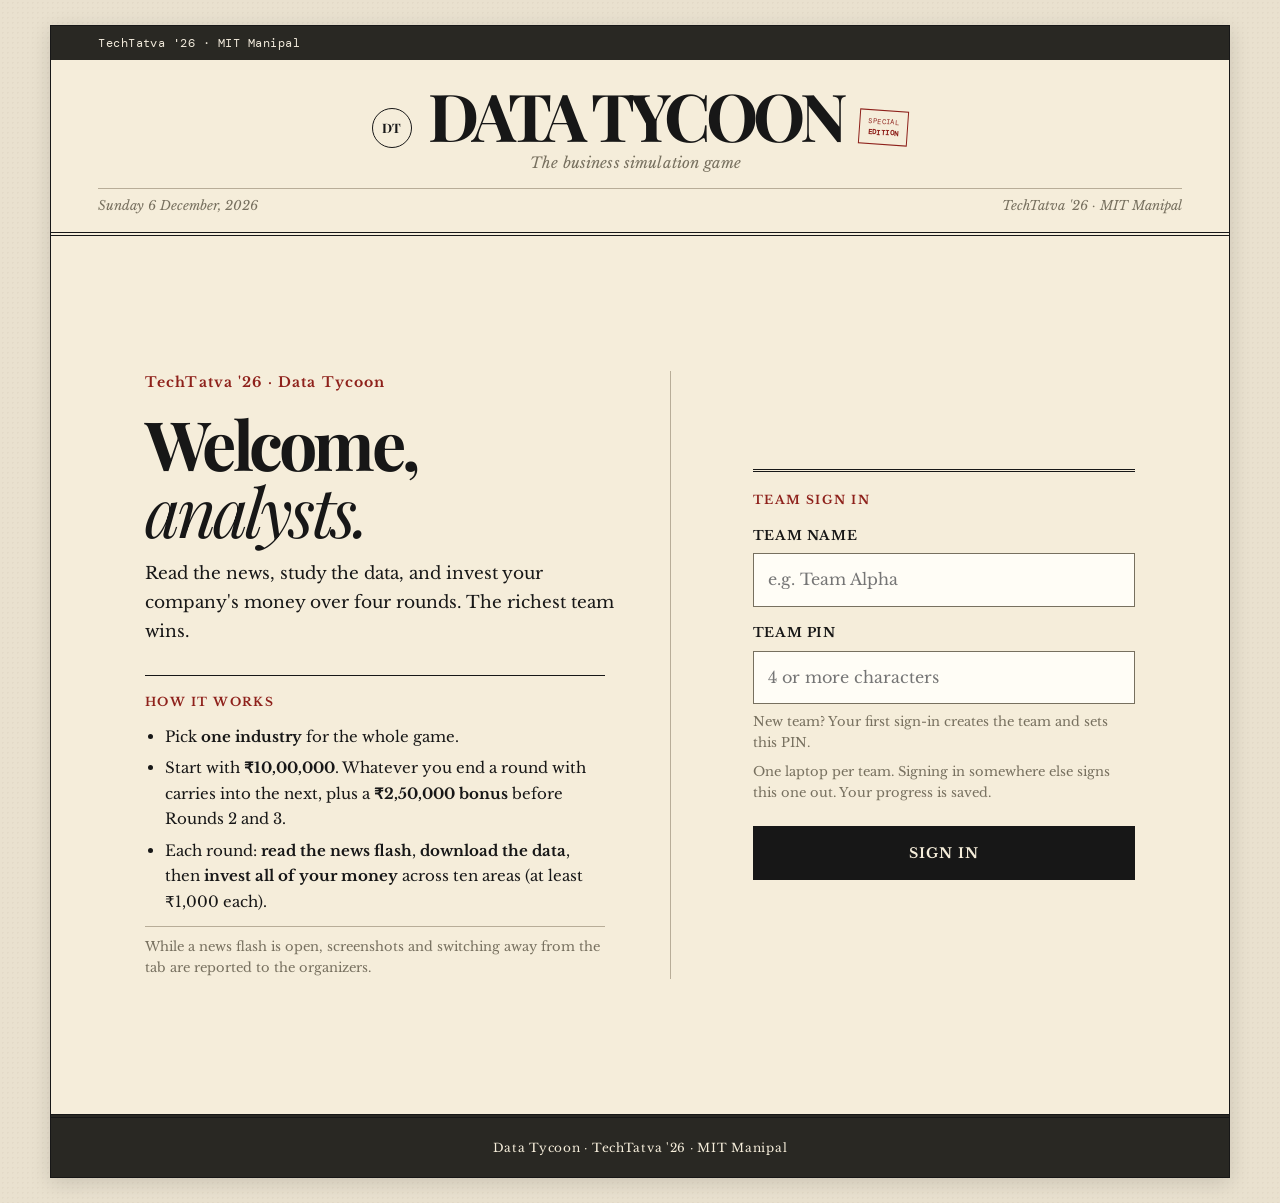
==== commit 8d9550a1: "Results as a news report, live ticker, sticky investment bar - Results page reads like a news story:" ====
--- a/public/index.html
+++ b/public/index.html
@@ -8,12 +8,12 @@
   <title>The Daily Data | Data Tycoon</title>
   <link rel="icon" href="./favicon.svg" type="image/svg+xml" />
   <link rel="preload" href="./fonts/libre-baskerville-normal-400.woff2" as="font" type="font/woff2" crossorigin />
-  <link rel="stylesheet" href="./src/fonts.css?v=60" />
-  <link rel="stylesheet" href="./src/styles.css?v=60" />
-  <link rel="stylesheet" href="./src/editorial.css?v=60" />
-  <link rel="stylesheet" href="./src/gameflow.css?v=60" />
-  <link rel="stylesheet" href="./src/newsroom.css?v=60" />
-  <script type="module" src="./src/app.js?v=60"></script>
+  <link rel="stylesheet" href="./src/fonts.css?v=70" />
+  <link rel="stylesheet" href="./src/styles.css?v=70" />
+  <link rel="stylesheet" href="./src/editorial.css?v=70" />
+  <link rel="stylesheet" href="./src/gameflow.css?v=70" />
+  <link rel="stylesheet" href="./src/newsroom.css?v=70" />
+  <script type="module" src="./src/app.js?v=70"></script>
 </head>
 <body>
   <div class="paper-frame" id="appRoot">
@@ -24,8 +24,9 @@
     </div>
     <header class="masthead">
       <div class="brand-lockup"><span class="brand-seal" aria-hidden="true">DT</span><a class="masthead-link" href="/" data-action="home"><h1>DATA TYCOON</h1><p class="subtitle">The business simulation game</p></a><span class="edition-stamp">SPECIAL<br><b>EDITION</b></span></div>
+      <div class="dateline"><span id="datelineDate"></span><span id="datelineEdition">TechTatva '26 · MIT Manipal</span></div>
     </header>
-    <div id="statusStrip" class="breaking-strip status-strip" hidden><b>Game settings</b><span id="statusText"></span></div>
+    <div id="statusStrip" class="breaking-strip status-strip" hidden><b>Live</b><div class="ticker" aria-label="Live standings and game settings"><span id="statusText" class="ticker-track"></span></div></div>
     <nav id="steps" class="desk-tabs" aria-label="Game sections" hidden></nav>
     <main id="page" class="page" tabindex="-1">
       <noscript><p class="lead">Data Tycoon needs JavaScript enabled.</p></noscript>
--- a/public/src/newsroom.css
+++ b/public/src/newsroom.css
@@ -322,3 +322,92 @@
 .alloc-table td.alloc-param strong { font: 700 16px "Playfair Display", Georgia, serif; }
 .utility-status .utility-team::before { content: "·"; margin-right: 8px; color: #8a8374; }
 .status-strip #statusText b, .status-strip #statusText span { text-transform: none; }
+
+/* ── Newspaper touches ───────────────────────────────────── */
+
+/* Dateline under the masthead title */
+.dateline {
+  display: flex;
+  justify-content: space-between;
+  gap: 12px;
+  margin-top: 14px;
+  padding-top: 8px;
+  border-top: 1px solid var(--rule);
+  font: 13px "Libre Baskerville", Georgia, serif;
+  font-style: italic;
+  color: var(--muted);
+}
+
+/* Live ticker in the strip under the masthead */
+.status-strip { overflow: hidden; }
+.status-strip > b:first-child { flex: none; }
+.ticker { flex: 1; min-width: 0; overflow: hidden; -webkit-mask-image: linear-gradient(90deg, transparent, #000 3%, #000 97%, transparent); mask-image: linear-gradient(90deg, transparent, #000 3%, #000 97%, transparent); }
+.status-strip .ticker-track { display: inline-flex; gap: 0 !important; overflow: visible !important; white-space: nowrap; animation: ticker-scroll 45s linear infinite; }
+.ticker:hover .ticker-track { animation-play-state: paused; }
+.ticker-run { display: inline-flex; align-items: center; }
+.status-strip .ticker-run > span { padding: 0 6px; color: #4d483e; }
+.status-strip .ticker-run b { color: var(--ink); }
+.status-strip .ticker-run .ticker-me b { color: var(--red); }
+.ticker-run i { font-style: normal; font-size: 9px; color: var(--red); padding: 0 12px; }
+@keyframes ticker-scroll { from { transform: translateX(0); } to { transform: translateX(-50%); } }
+@media (prefers-reduced-motion: reduce) {
+  .status-strip .ticker-track { animation: none; }
+  .ticker-run[aria-hidden="true"] { display: none; }
+}
+
+/* Standfirst (the italic deck under a headline) */
+.standfirst { font: italic 18px/1.6 "Libre Baskerville", Georgia, serif; color: #4d483e; margin: -8px 0 22px; max-width: 760px; }
+
+/* News stories (results report, leaderboard lead) */
+.news-story { border-bottom: 3px double var(--ink); padding-bottom: 18px; margin-bottom: 20px; }
+.story-headline { font: 800 clamp(26px, 3.6vw, 38px)/1.15 "Playfair Display", Georgia, serif; letter-spacing: -0.015em; margin: 8px 0 8px; }
+.byline { font: 13px "DM Mono", monospace; color: var(--muted); margin: 0 0 12px; letter-spacing: 0.02em; }
+.lede { font-size: 17px; line-height: 1.75; margin: 0; max-width: 820px; }
+.results-story .lede::first-letter { float: left; font: 800 58px/0.85 "Playfair Display", Georgia, serif; padding: 6px 10px 0 0; color: var(--red); }
+.lead-story { background: #fbf7ec; border: 1px solid #9d9585; border-top: 4px solid var(--ink); padding: 20px 24px; }
+.results-card .company-chart-card { margin: 0 0 20px; }
+
+/* Results table tags */
+.row-tag { display: inline-block; margin-left: 8px; padding: 1px 7px; font: 600 11px "DM Mono", monospace; letter-spacing: 0.04em; vertical-align: middle; border: 1px solid currentColor; }
+.row-tag.best { color: var(--green); }
+.row-tag.worst { color: var(--red); }
+
+/* Allocation: readable amounts and a summary that stays in view */
+.alloc-rule .pretty { display: block; font: 700 15px "DM Mono", monospace; color: var(--ink); }
+.alloc-rule .share-line { font-size: 13px; color: var(--muted); }
+.alloc-tool-buttons { display: inline-flex; gap: 8px; }
+.alloc-sticky { position: sticky; bottom: 0; z-index: 5; background: var(--paper); border-top: 3px double var(--ink); margin: 18px -24px -22px; padding: 14px 24px 16px; box-shadow: 0 -10px 24px -14px rgba(40, 30, 10, 0.45); }
+.alloc-sticky .alloc-totals { margin: 0 0 10px; display: grid; grid-template-columns: repeat(3, minmax(0, 1fr)); gap: 0; padding: 0; }
+.alloc-sticky .alloc-totals div { display: grid; gap: 2px; margin: 0; padding: 10px 14px; border-right: 1px solid var(--rule); border-top: 0; font-size: 13px; font-weight: 400; }
+.alloc-sticky .alloc-totals div:last-child { border-right: 0; padding-top: 10px; font-size: 13px; font-weight: 400; }
+.alloc-sticky .alloc-totals span { color: #5c574c; }
+.alloc-sticky .alloc-totals b { font: 700 20px "DM Mono", monospace; }
+.alloc-submit-row { display: flex; align-items: center; justify-content: space-between; gap: 16px; }
+.alloc-submit-row .total { margin: 0; flex: 1; }
+.alloc-submit-row .submit-round { width: auto; flex: none; margin: 0; padding: 15px 28px; }
+
+@media (max-width: 620px) {
+  .dateline { font-size: 12px; }
+  .dateline #datelineEdition { display: none; }
+  .standfirst { font-size: 16px; }
+  .lede { font-size: 16px; }
+  .results-story .lede::first-letter { font-size: 48px; }
+  .lead-story { padding: 16px; }
+  .alloc-sticky { margin: 14px -16px -18px; padding: 12px 16px 14px; }
+  .alloc-sticky .alloc-totals div { padding: 6px 8px; }
+  .alloc-sticky .alloc-totals b { font-size: 15px; }
+  .alloc-submit-row { flex-direction: column; align-items: stretch; gap: 8px; }
+  .alloc-submit-row .submit-round { width: 100%; }
+  .alloc-rule .pretty { font-size: 14px; }
+  .alloc-tool-buttons button { padding: 8px 10px; }
+}
+@media (max-width: 620px) {
+  .alloc-sticky .alloc-totals { grid-template-columns: 1fr; border: 0; background: transparent; margin-bottom: 6px; }
+  .alloc-sticky .alloc-totals div:not(:last-child) { display: none; }
+  .alloc-sticky .alloc-totals div:last-child { display: flex; justify-content: space-between; align-items: baseline; padding: 0; }
+  .alloc-sticky .alloc-totals div:last-child b { font-size: 20px; }
+  .alloc-submit-row .total { font-size: 13px; }
+}
+/* Notifications at the top so they never cover the investment bar or buttons */
+.toasts { top: 16px; bottom: auto; }
+.toast.leaving { transform: translateY(-8px); }
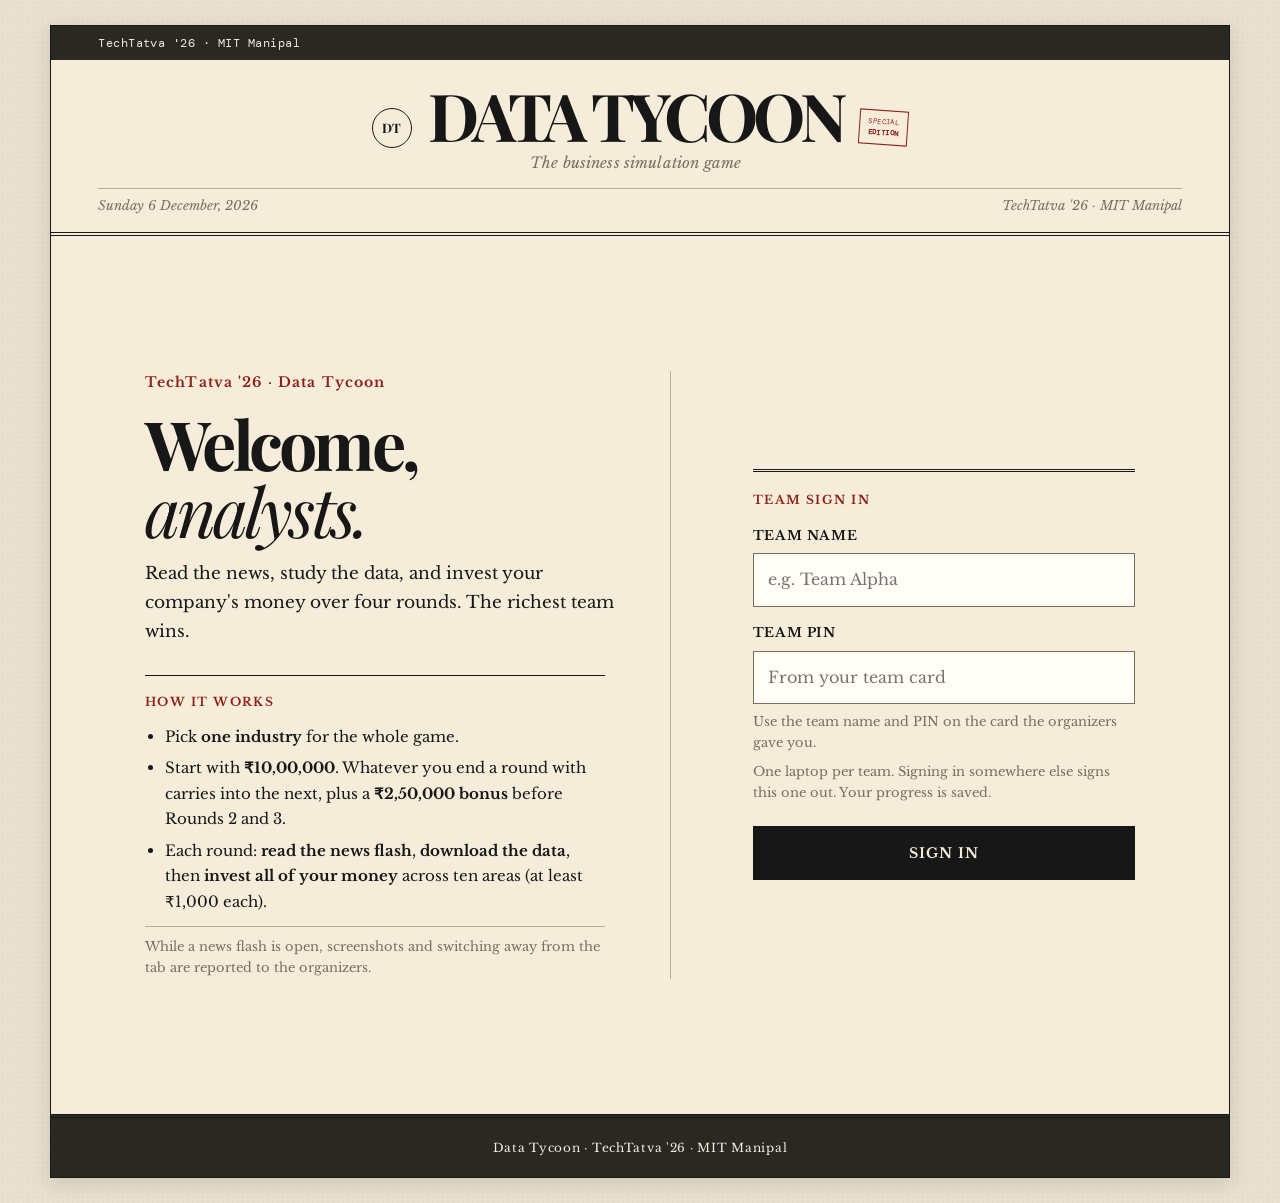
==== commit 608983d8: "Organizer round control, organizer-only teams, flash once, full team management - Rounds open only w" ====
--- a/public/index.html
+++ b/public/index.html
@@ -8,12 +8,12 @@
   <title>The Daily Data | Data Tycoon</title>
   <link rel="icon" href="./favicon.svg" type="image/svg+xml" />
   <link rel="preload" href="./fonts/libre-baskerville-normal-400.woff2" as="font" type="font/woff2" crossorigin />
-  <link rel="stylesheet" href="./src/fonts.css?v=70" />
-  <link rel="stylesheet" href="./src/styles.css?v=70" />
-  <link rel="stylesheet" href="./src/editorial.css?v=70" />
-  <link rel="stylesheet" href="./src/gameflow.css?v=70" />
-  <link rel="stylesheet" href="./src/newsroom.css?v=70" />
-  <script type="module" src="./src/app.js?v=70"></script>
+  <link rel="stylesheet" href="./src/fonts.css?v=80" />
+  <link rel="stylesheet" href="./src/styles.css?v=80" />
+  <link rel="stylesheet" href="./src/editorial.css?v=80" />
+  <link rel="stylesheet" href="./src/gameflow.css?v=80" />
+  <link rel="stylesheet" href="./src/newsroom.css?v=80" />
+  <script type="module" src="./src/app.js?v=80"></script>
 </head>
 <body>
   <div class="paper-frame" id="appRoot">
@@ -39,10 +39,10 @@
     <section class="news-paper flash-document-paper">
       <div class="flash-bar"><span id="flashTitle">News flash</span><span id="flashHint">Time left</span><span id="flashTimer" aria-live="off">05:00</span></div>
       <div class="flash-document-frame" role="document" aria-label="Round flash document"><div id="flashPages" class="flash-pages"></div></div>
-      <div id="flashTimerNotice" class="screen-locked">This flash stays open for 5 minutes and closes by itself.</div>
+      <div id="flashTimerNotice" class="screen-locked">Once you close the flash, it cannot be opened again.</div>
       <button id="flashClose" class="flash-finish-button" type="button" data-action="close-flash">Done reading</button>
     </section>
-    <div id="flashShield" class="flash-shield" hidden><p id="flashShieldText">Flash hidden</p></div>
+    <div id="flashShield" class="flash-shield" aria-hidden="true"><p id="flashShieldText">Flash hidden</p></div>
     <div id="flashLeaveCard" class="flash-leave" hidden role="alertdialog" aria-labelledby="flashLeaveTitle">
       <div class="flash-leave-card">
         <span class="article-label">Heads up</span>
--- a/public/src/newsroom.css
+++ b/public/src/newsroom.css
@@ -251,7 +251,8 @@
 .flash-page-status button { margin-left: 8px; padding: 6px 10px; font-size: 12px; }
 .screen-locked { font: 600 14px "Libre Baskerville", Georgia, serif; letter-spacing: 0; color: var(--red); }
 .flash-finish-button { font-size: 14px; padding: 14px 28px; }
-.flash-shield { position: fixed; inset: 0; z-index: 1000; display: grid; place-items: center; padding: 24px; background: #111; color: #f5eedf; text-align: center; font: 700 20px "Libre Baskerville", Georgia, serif; }
+.flash-shield { position: fixed; inset: 0; z-index: 1000; display: grid; place-items: center; padding: 24px; background: #111; color: #f5eedf; text-align: center; font: 700 20px "Libre Baskerville", Georgia, serif; visibility: hidden; transition: none; contain: strict; }
+.flash-shield.on { visibility: visible; }
 .flash-leave { position: fixed; inset: 0; z-index: 1001; display: grid; place-items: center; padding: 20px; background: rgba(17, 17, 17, 0.96); }
 .flash-leave-card { max-width: 480px; background: var(--paper); border: 6px double var(--ink); padding: 30px; text-align: center; }
 .flash-leave-card h2 { font: 700 32px "Playfair Display", Georgia, serif; margin: 10px 0 12px; color: var(--red); }
@@ -411,3 +412,20 @@
 /* Notifications at the top so they never cover the investment bar or buttons */
 .toasts { top: 16px; bottom: auto; }
 .toast.leaving { transform: translateY(-8px); }
+
+/* Organizer notices, paused state and round-not-started card */
+.press-notice { display: grid; grid-template-columns: auto 1fr; gap: 6px 18px; align-items: baseline; margin: 0 0 18px; padding: 14px 18px; border: 2px solid var(--ink); border-left-width: 8px; background: var(--paper); }
+.press-notice p { margin: 0; font-size: 16px; line-height: 1.6; }
+.press-notice-label { font: 700 12px "DM Mono", ui-monospace, monospace; letter-spacing: 0.12em; text-transform: uppercase; color: var(--red); white-space: nowrap; }
+.press-notice.paused { border-color: var(--red); background: #fbeee9; }
+.press-notice.team { border-style: double; border-width: 4px 4px 4px 8px; }
+@media (max-width: 640px) { .press-notice { grid-template-columns: 1fr; } }
+.round-closed { text-align: center; padding: 34px 24px; }
+.round-closed h3 { font: 700 28px "Playfair Display", Georgia, serif; margin: 8px 0 10px; }
+.round-closed p { max-width: 560px; margin: 0 auto; font-size: 16px; line-height: 1.7; }
+
+/* Leaderboard podium badges (typeset, no emoji) */
+.medal { display: inline-block; min-width: 44px; padding: 3px 8px; border: 2px solid var(--ink); font: 700 13px "DM Mono", ui-monospace, monospace; letter-spacing: 0.06em; text-align: center; text-transform: uppercase; }
+.medal-1 { background: var(--ink); color: var(--paper); }
+.medal-2 { border-style: double; border-width: 4px; padding: 1px 6px; }
+.medal-3 { border-style: dashed; }
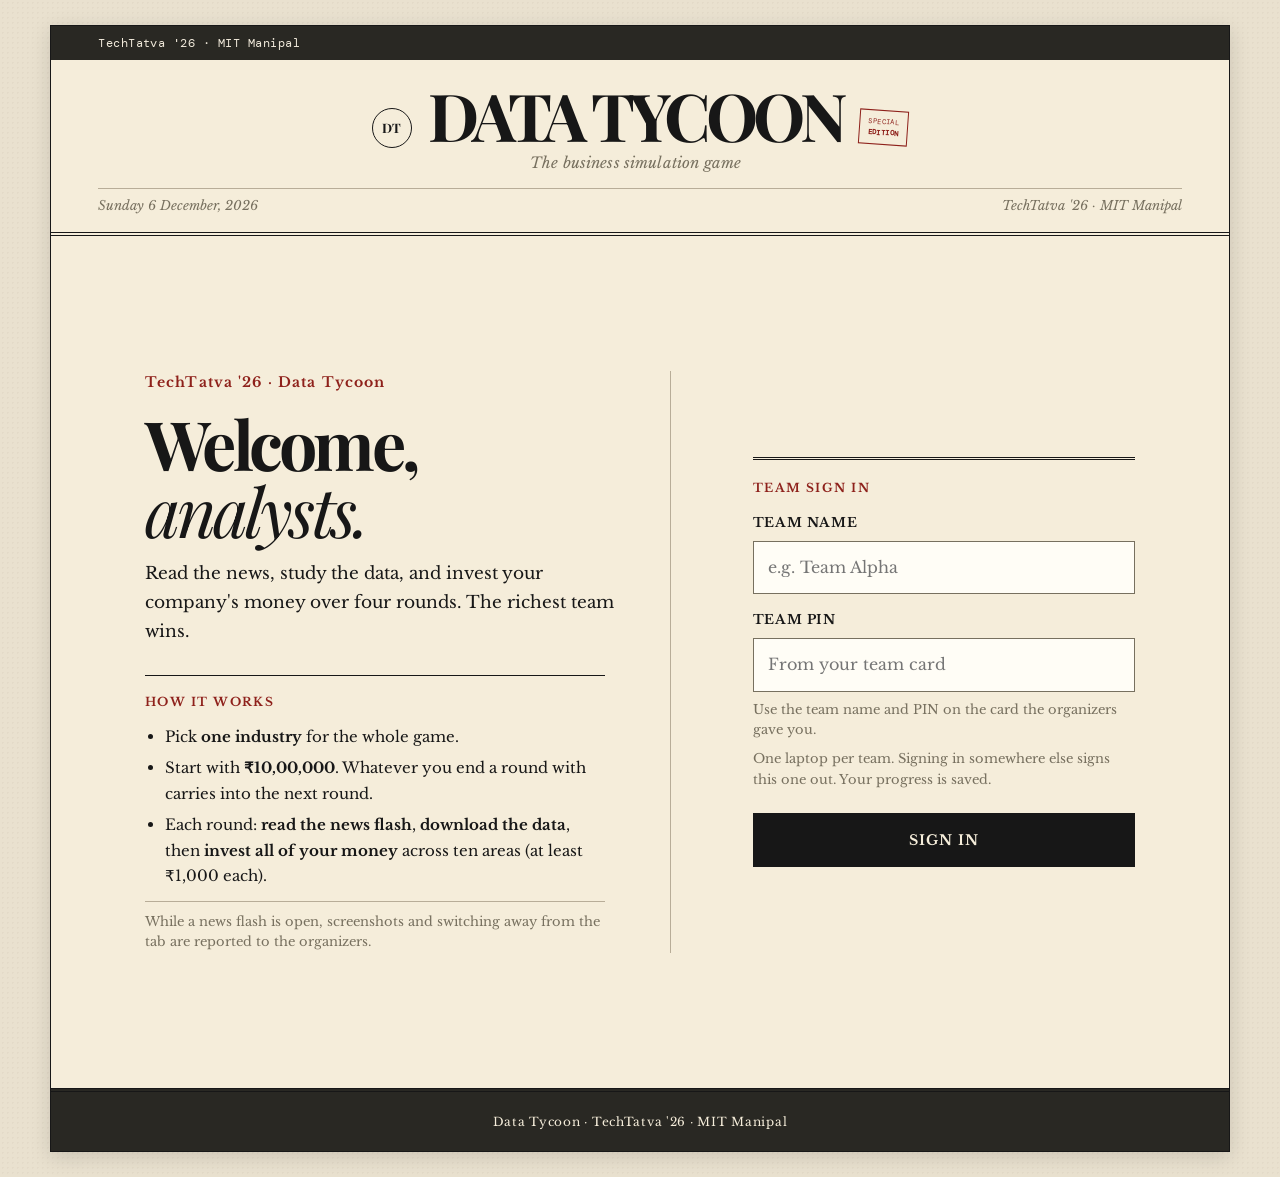
==== commit a6528076: "Bonus between rounds is an organizer setting; teams may end a timed flash early - No money is added " ====
--- a/public/index.html
+++ b/public/index.html
@@ -8,12 +8,12 @@
   <title>The Daily Data | Data Tycoon</title>
   <link rel="icon" href="./favicon.svg" type="image/svg+xml" />
   <link rel="preload" href="./fonts/libre-baskerville-normal-400.woff2" as="font" type="font/woff2" crossorigin />
-  <link rel="stylesheet" href="./src/fonts.css?v=80" />
-  <link rel="stylesheet" href="./src/styles.css?v=80" />
-  <link rel="stylesheet" href="./src/editorial.css?v=80" />
-  <link rel="stylesheet" href="./src/gameflow.css?v=80" />
-  <link rel="stylesheet" href="./src/newsroom.css?v=80" />
-  <script type="module" src="./src/app.js?v=80"></script>
+  <link rel="stylesheet" href="./src/fonts.css?v=90" />
+  <link rel="stylesheet" href="./src/styles.css?v=90" />
+  <link rel="stylesheet" href="./src/editorial.css?v=90" />
+  <link rel="stylesheet" href="./src/gameflow.css?v=90" />
+  <link rel="stylesheet" href="./src/newsroom.css?v=90" />
+  <script type="module" src="./src/app.js?v=90"></script>
 </head>
 <body>
   <div class="paper-frame" id="appRoot">
